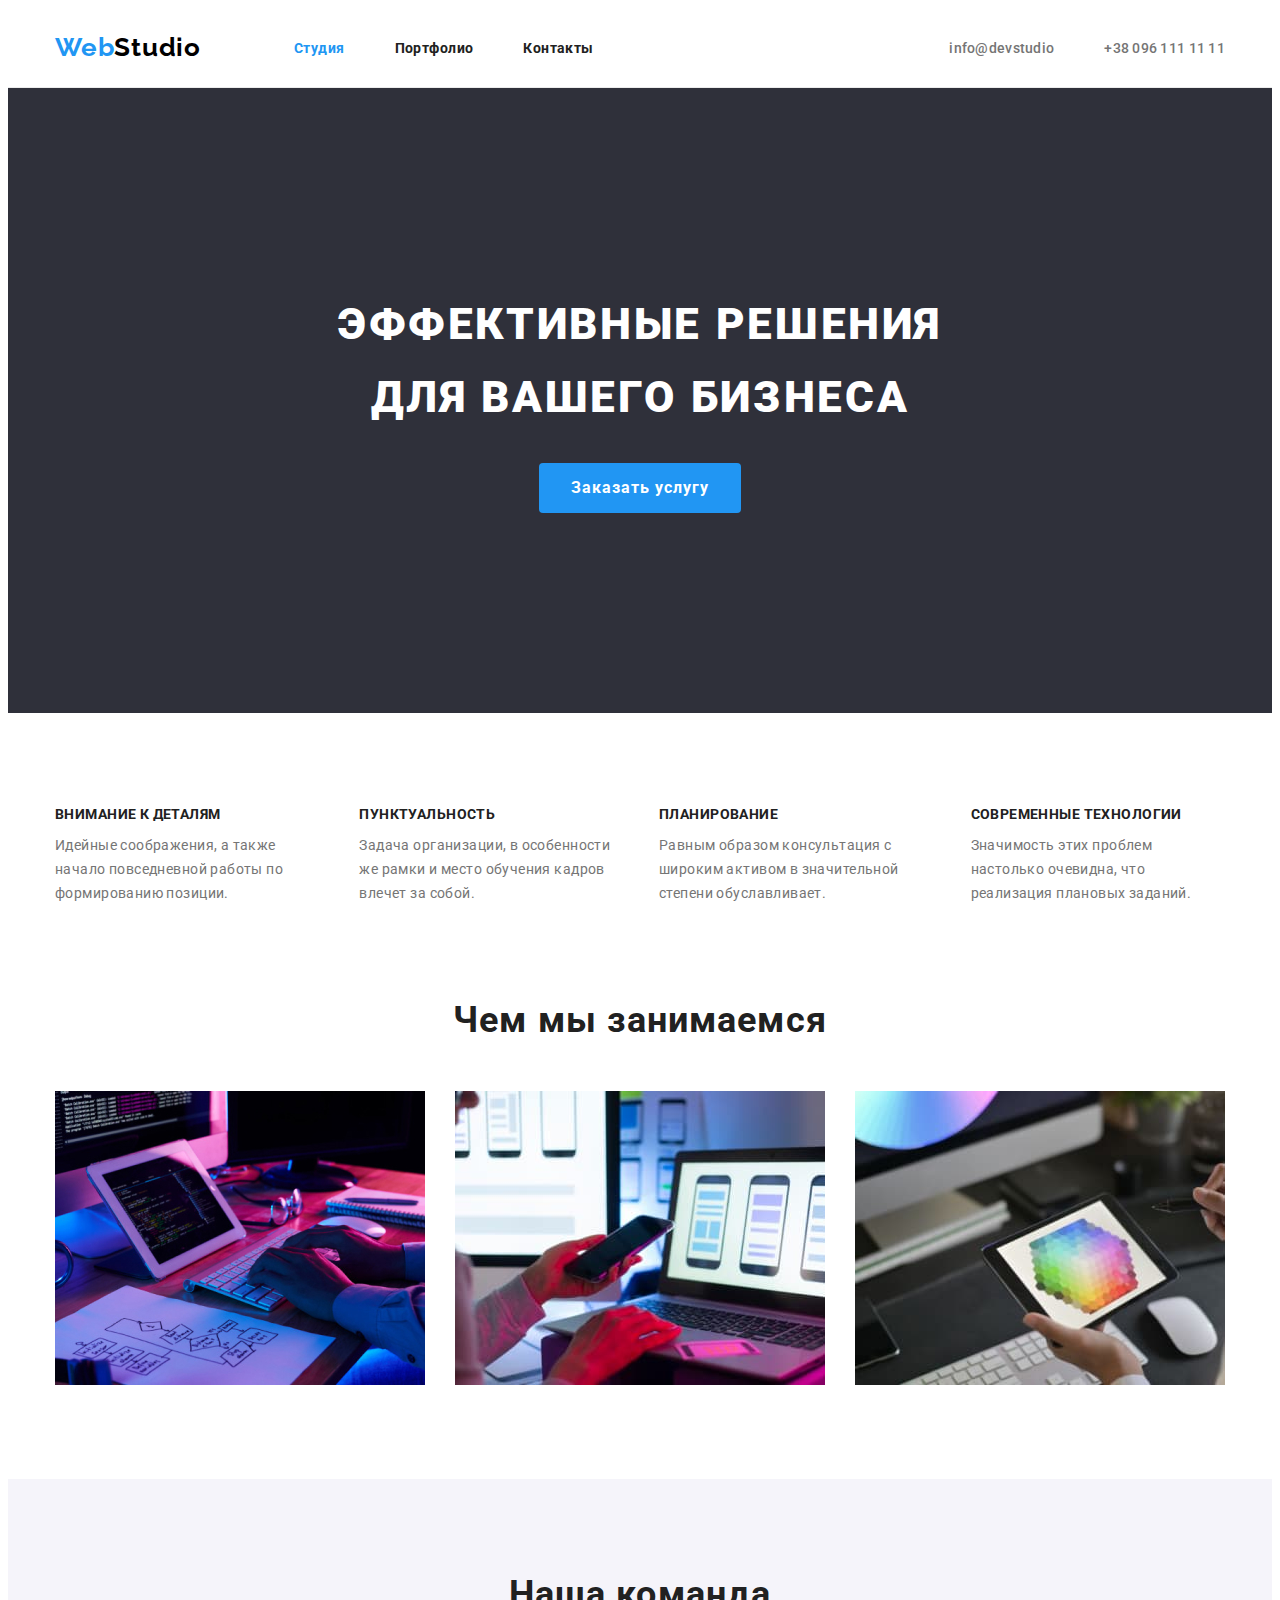
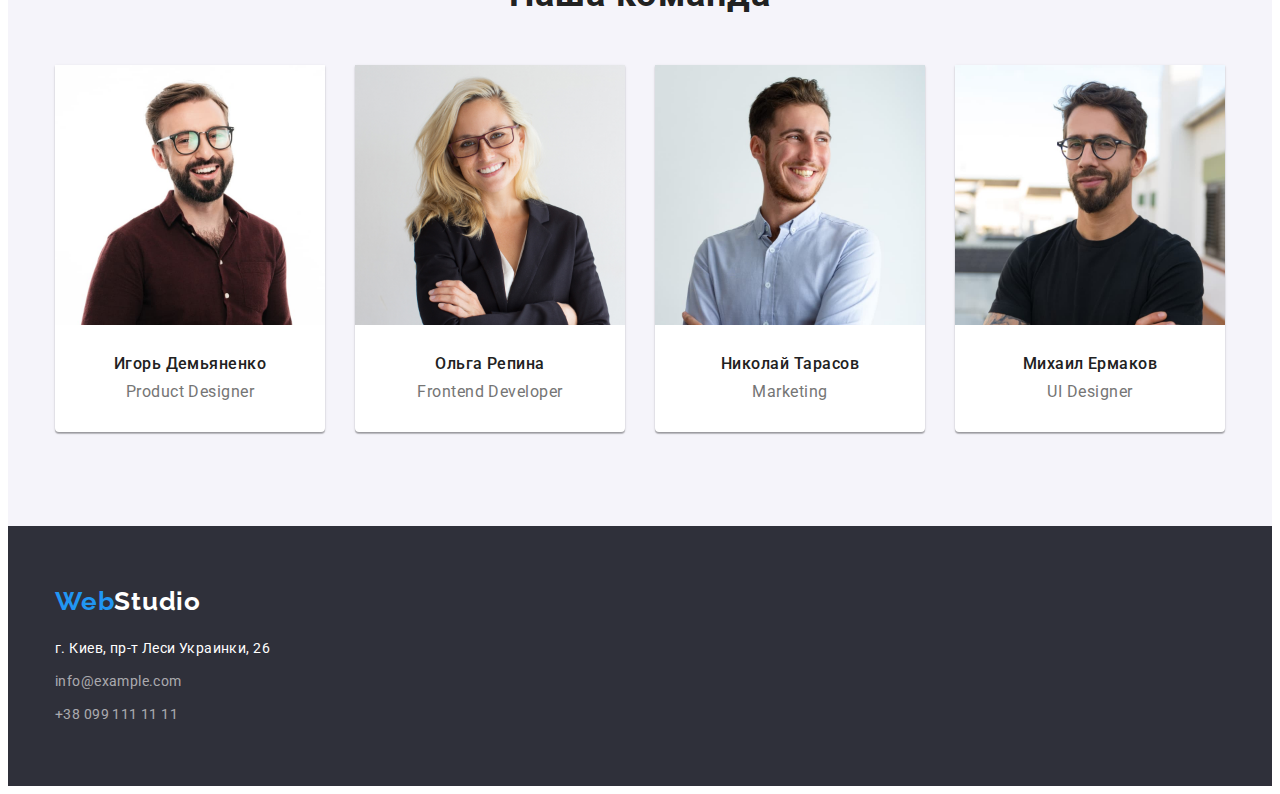
==== index.html @ 398548f8 "Переносит файлы" ====
<!DOCTYPE html>
<html lang="en">
  <head>
    <meta charset="UTF-8" />
    <meta http-equiv="X-UA-Compatible" content="IE=edge" />
    <meta name="viewport" content="width=device-width, initial-scale=1.0" />
    <title>WebStudio</title>
    <link rel="stylesheet" href="https://cdnjs.cloudflare.com/ajax/libs/modern-normalize/1.1.0/modern-normalize.min.css" integrity="sha512-wpPYUAdjBVSE4KJnH1VR1HeZfpl1ub8YT/NKx4PuQ5NmX2tKuGu6U/JRp5y+Y8XG2tV+wKQpNHVUX03MfMFn9Q==" crossorigin="anonymous" referrerpolicy="no-referrer" />
    <link rel="preconnect" href="https://fonts.gstatic.com">
<link href="https://fonts.googleapis.com/css2?family=Raleway:wght@700&family=Roboto:wght@400;500;700;900&display=swap" rel="stylesheet">
    
    <link rel="stylesheet" href="./css/styles.css" />
  </head>
  <body>
    <!-- HEADER -->
    <header class="header">
      <div class="container header-container">
      <a href="" class="company link name-company-container"
        ><span class=" company-span">Web</span>Studio</a
      >
<!-- Navigation -->
      <nav class="navigation">
        <ul class="nav-link-container link list">
          <li class="nav-item"><a class="nav-link-title link current" href="./index.html" >Cтудия</a></li>
          <li class="nav-item"><a class="nav-link-title link " href="./portfolio.html">Портфолио</a></li>
          <li class="nav-item"><a class="nav-link-title link " href="#" >Контакты</a></li>
        </ul>
      </nav>
      <ul class="header-link-container list ">
        <li class="header-link-container-item">
          <a href="mailto:info@devstudio" class="nav-link link">info@devstudio</a>
        </li>
        <li>
          <a href="tel:+380961111111" class="nav-link link"
            >+38 096 111 11 11</a
          >
        </li>
      </ul>
    </div>
    </header>
    <!--Main content section-->
    <main>
      <section class="main-section">
        <div class="container">
        <h1 class="main-title main-title-section">Эффективные решения <br>для вашего бизнеса</h1>
        <button type="button" class="main-btn main-btn-section">Заказать услугу</button>
      </div>
      </section>
      <section class="section-advantages">
       <div class="container"> 
        <h2 class="visually-hidden">Наши преимущества</h2>
        <ul class="section-list">
          <li class="list section-item">
            <h3 class="link-title  title-list-advantages ">Внимание к деталям</h3>
            <p class="link-text">
              Идейные соображения, а также начало повседневной работы по
              формированию позиции.
            </p>
          </li>
          <li class="list section-item ">
            <h3 class="link-title title-list-advantages">Пунктуальность</h3>
            <p class="link-text">
              Задача организации, в особенности же рамки и место обучения кадров
              влечет за собой.
            </p>
          </li>
          <li class="list section-item ">
            <h3 class="link-title title-list-advantages">Планирование</h3>
            <p class="link-text">
              Равным образом консультация с широким активом в значительной
              степени обуславливает.
            </p>
          </li>
          <li class="list section-item ">
            <h3 class="link-title title-list-advantages">Современные технологии</h3>
            <p class="link-text">
              Значимость этих проблем настолько очевидна, что реализация
              плановых заданий.
            </p>
          </li>
        </ul>
      </div>
      </section>

      <section class="section">
        <div class=" container">
        <h2 class="section-title">Чем мы занимаемся</h2>
        <ul class="section-list">
          <li class="section-item  list">
            <img
              src="./images/box 1.jpg"
              alt="Работник пишет код"
              width="370"
              height="294"
            />
          </li>
          <li class="section-item  list">
            <img
              src="./images/box 2.jpg"
              alt="Работник занимается дизайном"
              width="370"
              height="294"
            />
          </li>
          <li class="section-item  list">
            <img
              src="./images/box 3.jpg"
              alt="Работник занимается рисовкой"
              width="370"
              height="294"
            />
          </li>
        </ul>
      </div>
      </section>

      <section class="our-team section">
        <div class=" container">
        <h2 class="section-title">Наша команда</h2>
        
        <ul class="section-list">
          <li class="section-item our-team-content list">
            <img
              src="./images/img.jpg"
              alt=" фото Игоря Демьяненко"
              width="270"
              height="260"
            />
            <div class="our-team-box">
            <h3 class="section-title-list ">Игорь Демьяненко</h3>
            <p class="section-text card-content">Product Designer</p>
          </div>
          </li>
          <li class="section-item our-team-content list">
            <img
              src="./images/img 2.jpg"
              alt=" фото Ольги Репиной"
              width="270"
              height="260"
            />
            <div class="our-team-box">
            <h3 class="section-title-list ">Ольга Репина</h3>
            <p class="section-text card-content">Frontend Developer</p>
          </div>
          </li>
          <li class="section-item our-team-content list">
            <img
              src="./images/img 3.jpg"
              alt="фото Николая Тарасова"
              width="270"
              height="260"
            />
            <div class="our-team-box">
            <h3 class="section-title-list ">Николай Тарасов</h3>
            <p class="section-text card-content">Marketing</p>
          </div>
          </li>
          <li class="section-item our-team-content list">
            <img
              src="./images/img 4.jpg"
              alt=" фото Михаила Ермакова"
              width="270"
              height="260"
            />
            <div class="our-team-box">
            <h3 class="section-title-list">Михаил Ермаков</h3>
            <p class="section-text card-content">UI Designer</p>
          </div>
          </li>
        </ul>
      </div>
      </section>
    </main>
    <!--footer-->
    <footer class="footer-section">
      <div class="container ">
      <a href="" class="link footer-name-company"
        ><span class="company-span "><span>Web</span><span class="name-company-span">Studio</span></a>
      
      <address class="address-text footer-content">г. Киев, пр-т Леси Украинки, 26</address>
      <ul class="footer-list">
        <li class="footer-item list"><a href="mailto:info@example.com" class="footer-link link">info@example.com</a></li>
        <li class="footer-item list"><a href="tel:+380991111111" class="footer-link link">+38 099 111 11 11</a></li>
      </ul>
    </div>
    </footer>
  </body>
</html>
---- css/styles.css ----
:root {
  --title-color: #212121;
  --text-color: #757575;
  --color-button: #ffff;
  --primary-background: #2f303a;
  --color-link-title: #2196f3;
  --background-button: #2196f3;
  --main-title-color: #ffff;
  --our-team-background: #f5f4fa;
  --address-text-color: #ffff;
  --color-link-footer: #ffff;
  --company-text-color: #000000;
  --background-portfolio-button: #f5f4fa;
}

h1,
h2,
h3,
h4,
h5,
h6,
p {
  margin-top: 0;
  margin-bottom: 0;
  padding-left: 0;
}

.list {
  list-style: none;
}
ul,
ol {
  margin-top: 0;
  margin-bottom: 0;
  padding-left: 0;
}
img {
  display: block;
}
.link {
  text-decoration: none;
}
body {
  font-family: Roboto, sans-serif;
}
.visually-hidden {
  position: absolute;
  width: 1px;
  height: 1px;
  margin: -1px;
  border: 0;
  padding: 0;

  white-space: nowrap;
  clip-path: inset(100%);
  clip: rect(0 0 0 0);
  overflow: hidden;
}
*,
*::before,
*::after {
  box-sizing: border-box;
}

/* HEADER */
.container {
  width: 1200px;
  margin-left: auto;
  margin-right: auto;
  padding-left: 15px;
  padding-right: 15px;
}
.header {
  border-bottom: 1px solid #ececec;
  padding-top: 24px;
  padding-bottom: 24px;
}
.header-container {
  display: flex;
  align-items: center;
}
.navigation {
  display: flex;
}
.nav-link-container {
  display: flex;
}
.header-link-container {
  display: flex;
  margin-left: auto;
}
.header-link-container-item:not(:last-child) {
  margin-right: 50px;
}
.name-company-container {
  margin-right: 93px;
}
.nav-item:not(:last-child) {
  margin-right: 50px;
}
.company {
  font-family: Raleway, sans-serif;
  font-weight: bold;
  font-size: 26px;
  line-height: 1.19;
  letter-spacing: 0.03em;
  color: var(--company-text-color);
}
.company-span {
  font-family: Raleway, sans-serif;
  font-weight: bold;
  font-size: 26px;
  line-height: 1.19;
  letter-spacing: 0.03em;
  color: var(--color-link-title);
}
.nav-link-title {
  font-weight: bold;
  font-size: 14px;
  line-height: 1.14;
  letter-spacing: 0.03em;
  color: var(--title-color);
}
.nav-link-title:hover,
.nav-link-title:focus {
  color: var(--color-link-title);
}
.nav-link-title.current {
  color: var(--color-link-title);
}

.nav-link {
  font-weight: 500;
  font-size: 14px;
  line-height: 1.14;
  letter-spacing: 0.02em;
  color: var(--text-color);
}
.nav-link:hover,
.nav-link:focus {
  color: var(--color-link-title);
}
/* main content section */
.section {
  padding-top: 94px;
  padding-bottom: 94px;
}
.main-title {
  font-weight: 900;
  font-size: 44px;
  line-height: 1.65;
  text-align: center;
  letter-spacing: 0.06em;
  text-transform: uppercase;
  color: var(--main-title-color);
  margin-bottom: 30px;
}
.main-section {
  background: var(--primary-background);
  text-align: center;
  padding-top: 200px;
  padding-bottom: 200px;
}
.main-btn {
  background: var(--background-button);
  cursor: pointer;
  font-family: inherit;
  font-weight: bold;
  font-size: 16px;
  line-height: 1.87;
  text-align: center;
  letter-spacing: 0.06em;
  padding: 10px 32px;
  border-radius: 4px;
  border: 0;
  color: var(--color-button);
}
/* section components */
.section-list {
  display: flex;
}
.section-item:not(:last-child) {
  margin-right: 30px;
}

/* Card */

.card-content {
  margin-top: 9px;
}
/* Advantages */
.title-list-advantages {
  margin-bottom: 10px;
}
.section-advantages {
  padding-top: 94px;
}
.link-title {
  text-transform: uppercase;
  font-weight: bold;
  font-size: 14px;
  line-height: 1.14;
  letter-spacing: 0.03em;
  color: var(--title-color);
}
.link-text {
  font-size: 14px;
  line-height: 24px;
  letter-spacing: 0.03em;
  color: var(--text-color);
}
.our-team-box {
  padding: 30px 32px;
}
.our-team-content {
  background: #ffffff;
  border-radius: 0px 0px 4px 4px;
  box-shadow: 0px 1px 3px rgba(0, 0, 0, 0.12), 0px 1px 1px rgba(0, 0, 0, 0.14),
    0px 2px 1px rgba(0, 0, 0, 0.2);
}
.our-team {
  background: var(--our-team-background);
}

/* What are we doing */

.section-title {
  font-weight: bold;
  font-size: 36px;
  line-height: 42px;
  text-align: center;
  letter-spacing: 0.03em;
  color: var(--title-color);
  margin-bottom: 50px;
}
.section-title-list {
  font-family: Roboto;
  font-style: normal;
  font-weight: 500;
  font-size: 16px;
  line-height: 1.18;
  text-align: center;
  letter-spacing: 0.03em;
  color: var(--title-color);
}
.section-text {
  font-size: 16px;
  line-height: 1.18;
  text-align: center;
  letter-spacing: 0.03em;
  color: var(--text-color);
}
/* Footer components */
.footer-item:not(:last-child) {
  margin-bottom: 9px;
}
.footer-name-company {
  margin-bottom: 20px;
  display: block;
}

/* Footer */
.footer-section {
  background: var(--primary-background);
  padding-top: 60px;
  padding-bottom: 60px;
}
.name-company-span {
  font-family: Raleway, sans-serif;
  font-weight: bold;
  font-size: 26px;
  line-height: 1.19;
  letter-spacing: 0.03em;
  color: var(--main-title-color);
}
.address-text {
  font-style: normal;
  font-size: 14px;
  line-height: 1.71;
  letter-spacing: 0.03em;
  color: var(--address-text-color);
}
.footer-list {
  margin-top: 9px;
}
.footer-link {
  font-size: 14px;
  line-height: 1.71;
  letter-spacing: 0.03em;
  color: rgba(255, 255, 255, 0.6);
}
.footer-link:hover,
focus {
  color: var(--color-link-footer);
}
/* Portfolio */
.portfolio-list-item:not(:last-child) {
  margin-right: 8px;
}
.portfolio-list-button {
  display: flex;
  justify-content: center;
  margin-bottom: 34px;
}
.portfolio-card-set {
  padding: 0;
  margin: 0;
  display: flex;
  flex-wrap: wrap;
  margin-left: -30px;
  margin-top: -30px;
}
.portfolio-card-set > .portfolio-item {
  flex-basis: calc(100% / 3- 30px);
  margin-left: 30px;
  margin-top: 30px;
}
.portfolio-card-content {
  padding: 20px 24px;
  border: 1px solid #eeeeee;
  border-top: 0;
}

.portfolio-button {
  font-family: inherit;
  background: var(--background-portfolio-button);
  cursor: pointer;
  font-weight: 500;
  font-size: 16px;
  line-height: 1.62;
  letter-spacing: 0.03em;
  border: 0;
  padding: 6px 22px;
  border-radius: 4px;
  color: var(--title-color);
}
.portfolio-button:hover,
.portfolio-button:focus {
  background: var(--background-button);
  color: var(--color-button);
}
.portfolio-button.current {
  background: var(--background-button);
  color: var(--color-button);
}

.portfolio-title {
  font-weight: bold;
  font-size: 18px;
  line-height: 2;
  letter-spacing: 0.06em;
  margin-bottom: 4px;
  color: var(--title-color);
}
.portfolio-text {
  font-size: 16px;
  line-height: 30px;
  letter-spacing: 0.03em;

  color: var(--text-color);
}
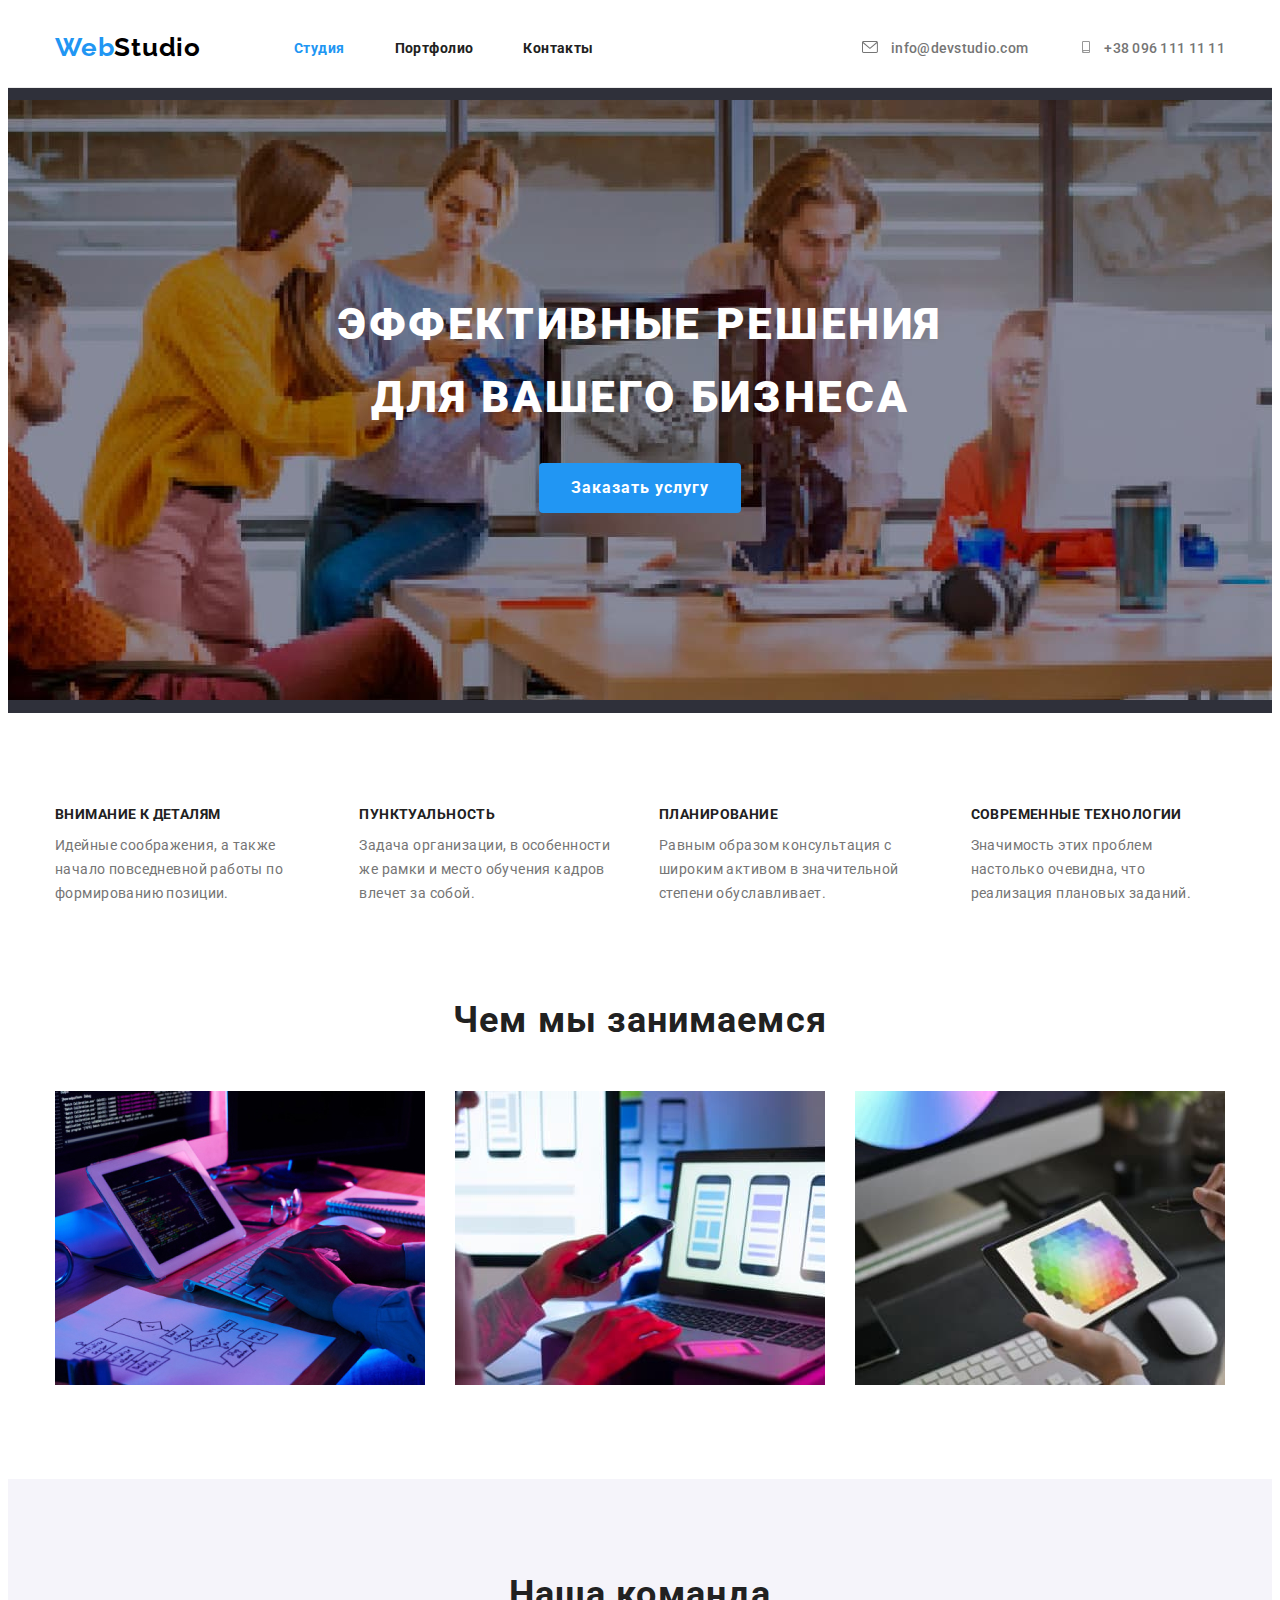
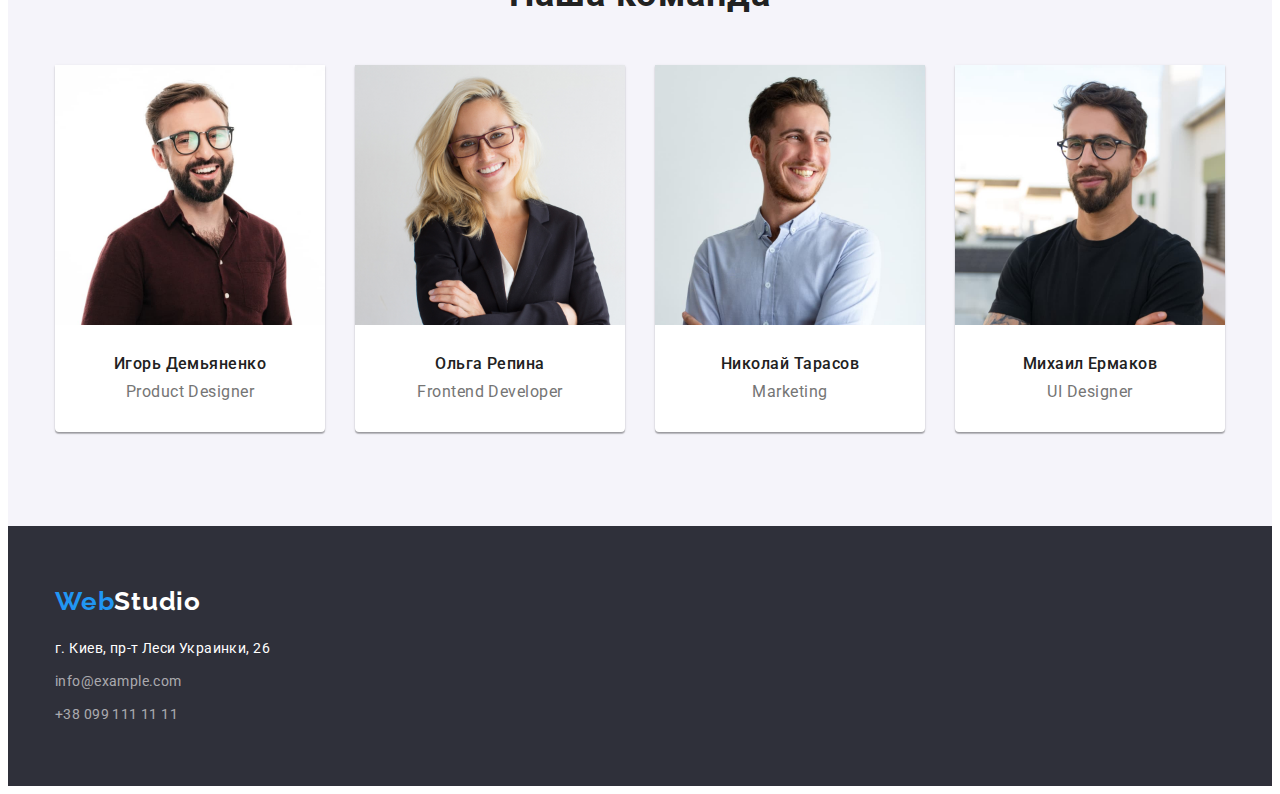
==== commit 3a030c25: "Добавляет декоративные елементы" ====
--- a/index.html
+++ b/index.html
@@ -28,12 +28,19 @@
       </nav>
       <ul class="header-link-container list ">
         <li class="header-link-container-item">
-          <a href="mailto:info@devstudio" class="nav-link link">info@devstudio</a>
+          <a href="mailto:info@devstudio" class="nav-link link">
+            <svg class="nav-link-icon nav-link-icon-envelope">
+              <use href="./images/icons.svg#icon-envelope"> </use></svg>
+            
+          info@devstudio.com</a>
         </li>
-        <li>
-          <a href="tel:+380961111111" class="nav-link link"
-            >+38 096 111 11 11</a
-          >
+        <li >
+          <a href="tel:+380961111111" class="nav-link link">
+            <svg class="nav-link-icon nav-link-icon-smartphone">
+              <use href="./images/icons.svg#icon-smartphone"> 
+            
+              </use>  </svg>+38 096 111 11 11</a>
+            
         </li>
       </ul>
     </div>
--- a/css/styles.css
+++ b/css/styles.css
@@ -140,6 +140,27 @@
 .nav-link:focus {
   color: var(--color-link-title);
 }
+.nav-link-icon-envelope{
+  width:16px;
+  height:12px;
+  margin-right:10px;
+}
+
+.nav-link-icon:nth-child(1){
+  width:16px;
+  height:12px;
+  margin-right:10px;
+  fill:#757575
+}
+.nav-link-icon:nth-child(2){
+  width:10px;
+  height:16px;
+  margin-right:10px;
+  fill:#757575;
+}
+.nav-link-icon:hover{
+  fill: var(--color-link-title);
+}
 /* main content section */
 .section {
   padding-top: 94px;
@@ -156,11 +177,16 @@
   margin-bottom: 30px;
 }
 .main-section {
-  background: var(--primary-background);
+  background-color: var(--primary-background);
   text-align: center;
   padding-top: 200px;
   padding-bottom: 200px;
-}
+  background-image:linear-gradient(to right,rgba(255,0,0,0),rgba(255,0,0,0)), url( "../images/main.jpg");
+  background-repeat:no-repeat;
+  background-position:center;
+}
+
+
 .main-btn {
   background: var(--background-button);
   cursor: pointer;
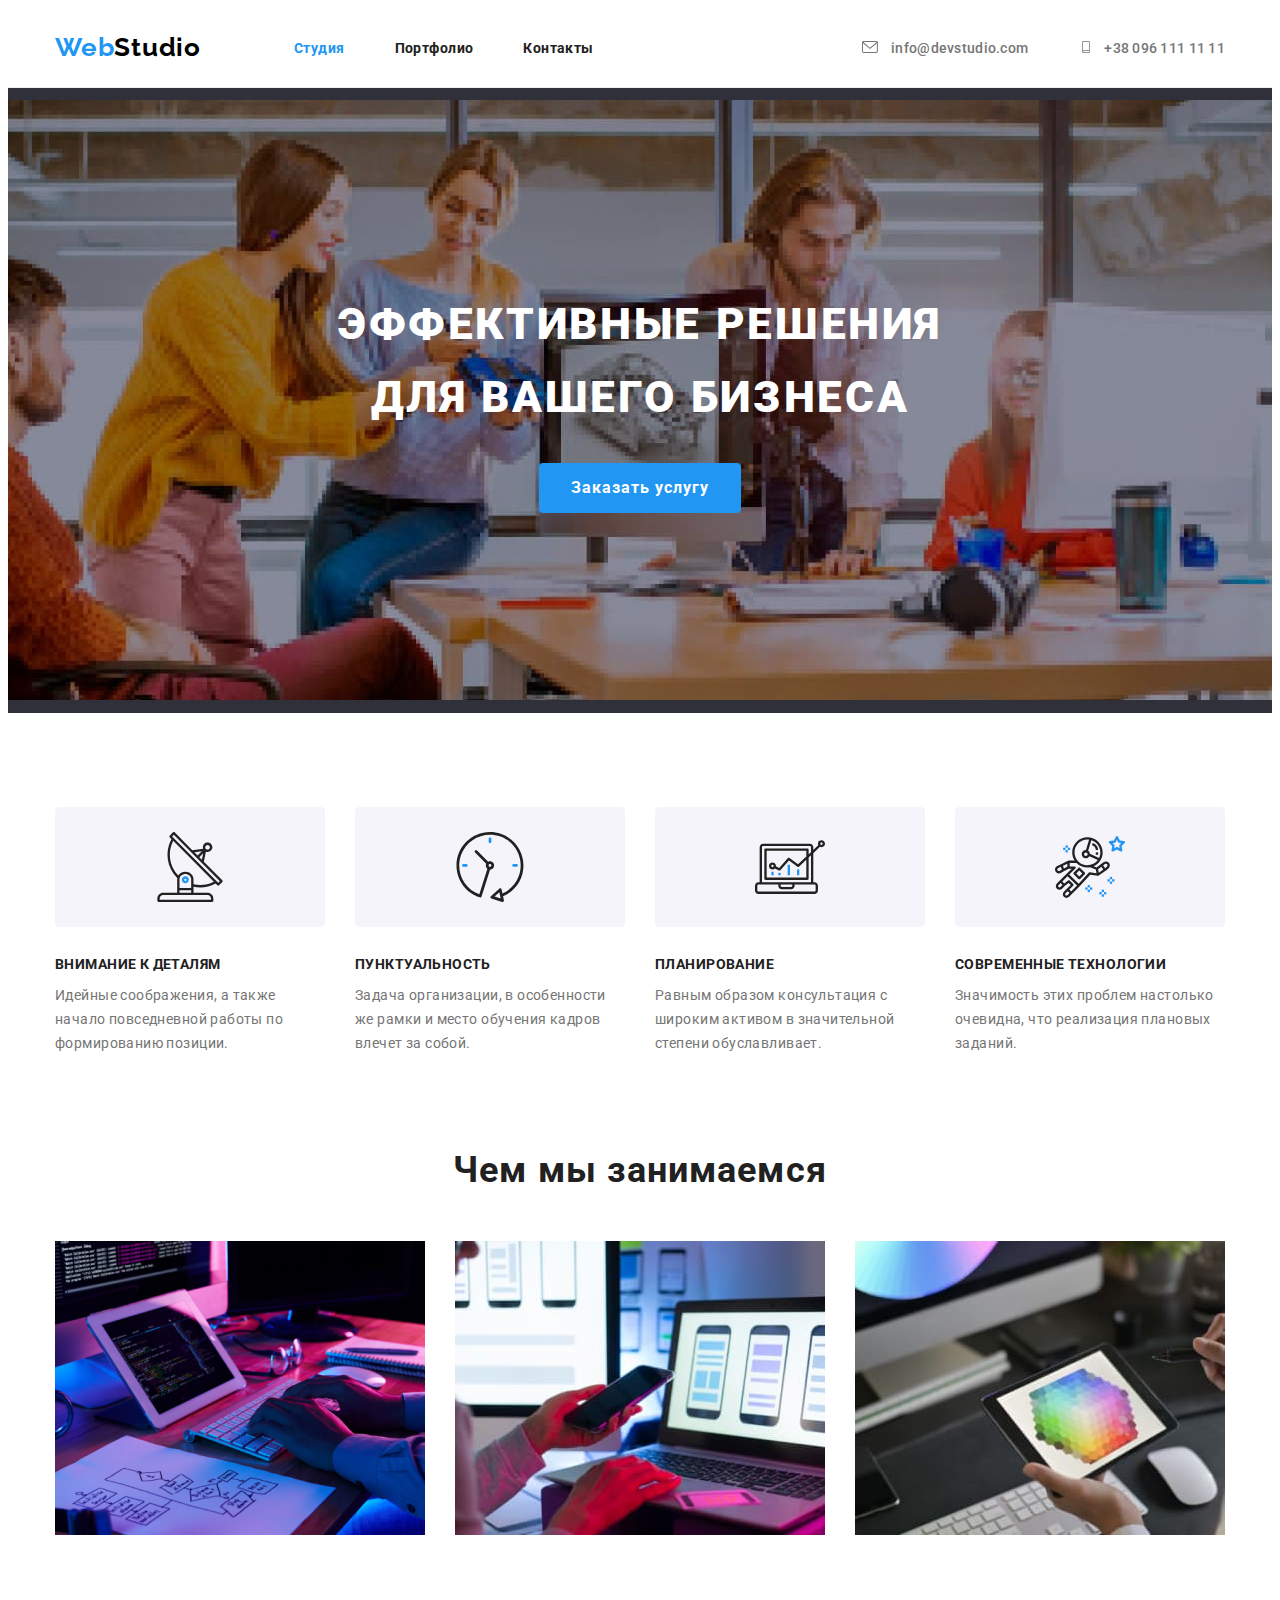
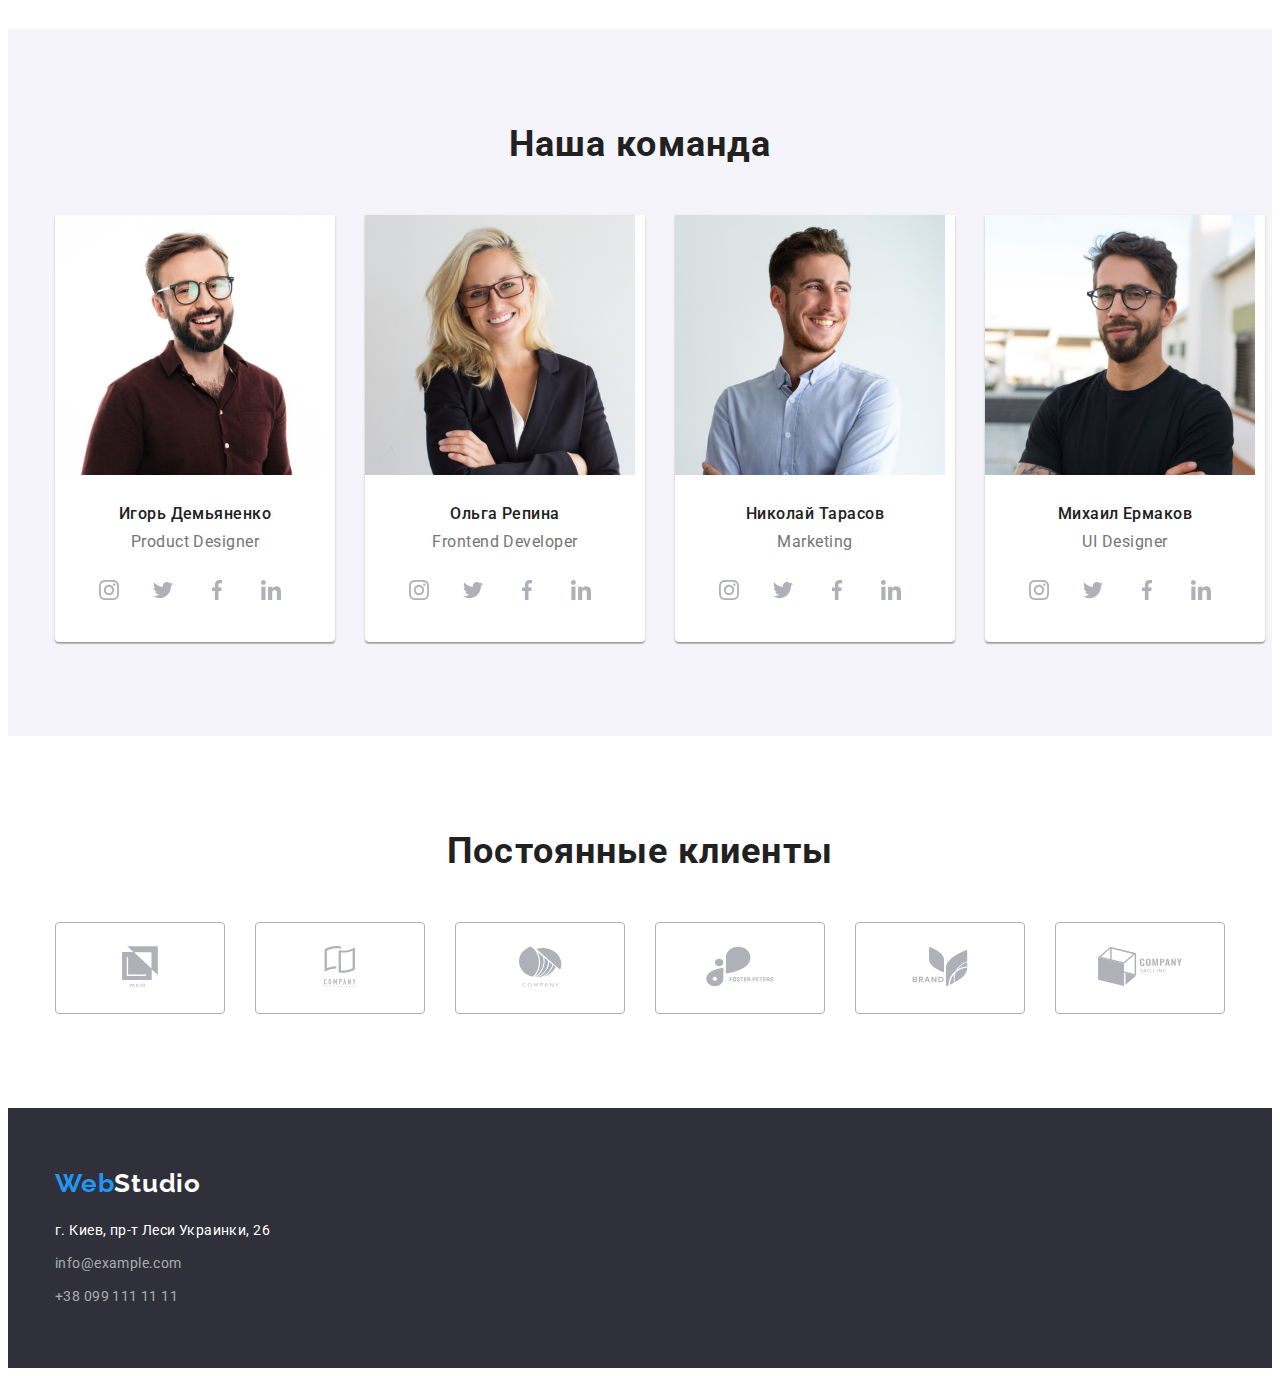
==== commit 18b51b33: "Добавляет svg" ====
--- a/index.html
+++ b/index.html
@@ -57,28 +57,44 @@
        <div class="container"> 
         <h2 class="visually-hidden">Наши преимущества</h2>
         <ul class="section-list">
+          
           <li class="list section-item">
+            <svg class="advantages-icon">
+              <use href="./images/icons.svg#icon-advantages1"></use>
+            </svg>
             <h3 class="link-title  title-list-advantages ">Внимание к деталям</h3>
             <p class="link-text">
               Идейные соображения, а также начало повседневной работы по
               формированию позиции.
             </p>
           </li>
+          
           <li class="list section-item ">
+            <svg class="advantages-icon">
+              <use href="./images/icons.svg#icon-advantages2"></use>
+            </svg>
             <h3 class="link-title title-list-advantages">Пунктуальность</h3>
             <p class="link-text">
               Задача организации, в особенности же рамки и место обучения кадров
               влечет за собой.
             </p>
           </li>
+          
           <li class="list section-item ">
+            <svg class="advantages-icon">
+              <use href="./images/icons.svg#icon-advantages3"></use>
+            </svg>
             <h3 class="link-title title-list-advantages">Планирование</h3>
             <p class="link-text">
               Равным образом консультация с широким активом в значительной
               степени обуславливает.
             </p>
           </li>
+          
           <li class="list section-item ">
+            <svg class="advantages-icon">
+              <use href="./images/icons.svg#icon-advantages4"></use>
+            </svg>
             <h3 class="link-title title-list-advantages">Современные технологии</h3>
             <p class="link-text">
               Значимость этих проблем настолько очевидна, что реализация
@@ -122,7 +138,7 @@
       </section>
 
       <section class="our-team section">
-        <div class=" container">
+        <div class="container">
         <h2 class="section-title">Наша команда</h2>
         
         <ul class="section-list">
@@ -136,6 +152,36 @@
             <div class="our-team-box">
             <h3 class="section-title-list ">Игорь Демьяненко</h3>
             <p class="section-text card-content">Product Designer</p>
+            <ul class="our-team-icon-list">
+            <li class="list">
+              <a href="#" class="our-team-icon-link">
+              <svg class="our-team-icon">
+              <use href="./images/icons.svg#icon-instagram-team"></use>
+            </svg>
+          </a>
+          </li>
+        <li class=" list">
+          <a href="#" class="our-team-icon-link">
+            <svg class="our-team-icon">
+              <use href="./images/icons.svg#icon-twitter-team"></use>           
+            </svg>
+          </a>
+          </li>
+        <li class="list">
+          <a href="#" class="our-team-icon-link">
+        <svg class="our-team-icon">
+              <use href="./images/icons.svg#icon-facebook-team"></use>
+            </svg>
+          </a>
+          <li class=" list">
+            <a href="#" class="our-team-icon-link">
+            <svg class="our-team-icon">
+              <use href="./images/icons.svg#icon-linkedin-team"></use>
+            </svg>
+          </a>
+          </li>
+          </ul>
+           
           </div>
           </li>
           <li class="section-item our-team-content list">
@@ -148,6 +194,38 @@
             <div class="our-team-box">
             <h3 class="section-title-list ">Ольга Репина</h3>
             <p class="section-text card-content">Frontend Developer</p>
+            <ul class="our-team-icon-list">
+              <li class=" list">
+                <a href="#" class="our-team-icon-link">
+                <svg class="our-team-icon">
+                <use href="./images/icons.svg#icon-instagram-team"></use>
+              </svg>
+            </a>
+            </li>
+          <li class=" list">
+            <a href="#" class="our-team-icon-link">
+              <svg class="our-team-icon">
+                <use href="./images/icons.svg#icon-twitter-team"></use>
+              </svg>
+            </a>
+            </li>
+          <li class=" list">
+            <a href="#" class="our-team-icon-link">
+          <svg class="our-team-icon">
+                <use href="./images/icons.svg#icon-facebook-team"></use>
+             
+              </svg>
+            </a> 
+            </li>
+
+            <li class=" list">
+              <a href="#" class="our-team-icon-link">
+              <svg class="our-team-icon">
+                <use href="./images/icons.svg#icon-linkedin-team"></use>
+              </svg>
+            </a> 
+            </li>
+            </ul>
           </div>
           </li>
           <li class="section-item our-team-content list">
@@ -160,6 +238,35 @@
             <div class="our-team-box">
             <h3 class="section-title-list ">Николай Тарасов</h3>
             <p class="section-text card-content">Marketing</p>
+            <ul class="our-team-icon-list">
+              <li class="list">
+                <a href="#" class="our-team-icon-link">
+                <svg class="our-team-icon">
+                <use href="./images/icons.svg#icon-instagram-team"></use>
+              </svg>
+            </a>
+            </li>
+          <li class="list">
+            <a href="#" class="our-team-icon-link">
+              <svg class="our-team-icon">
+                <use href="./images/icons.svg#icon-twitter-team"></use>
+              </svg>
+            </a>
+            </li>
+          <li class="list">
+            <a href="#" class="our-team-icon-link">
+          <svg class="our-team-icon">
+                <use href="./images/icons.svg#icon-facebook-team"></use>
+              </svg>
+            </a>
+            <li class="list">
+              <a href="#" class="our-team-icon-link">
+              <svg class="our-team-icon">
+                <use href="./images/icons.svg#icon-linkedin-team"></use>
+              </svg>
+            </a>
+            </li>
+            </ul>
           </div>
           </li>
           <li class="section-item our-team-content list">
@@ -172,10 +279,98 @@
             <div class="our-team-box">
             <h3 class="section-title-list">Михаил Ермаков</h3>
             <p class="section-text card-content">UI Designer</p>
+            <ul class="our-team-icon-list">
+              <li class=" list">
+                <a href="#" class="our-team-icon-link">
+                <svg class="our-team-icon">
+                <use href="./images/icons.svg#icon-instagram-team"></use>
+              </svg>
+            </a>
+            </li>
+          <li class="list">
+            <a href="#" class="our-team-icon-link">
+              <svg class="our-team-icon">
+                <use href="./images/icons.svg#icon-twitter-team"></use>
+              </svg>
+              </a>
+            </li>
+          <li class="list">
+            <a href="#" class="our-team-icon-link">
+          <svg class="our-team-icon">
+                <use href="./images/icons.svg#icon-facebook-team"></use>
+              </svg>
+            </a>
+            <li class="list">
+              <a href="#" class="our-team-icon-link" >
+              <svg class="our-team-icon">
+                <use href="./images/icons.svg#icon-linkedin-team"></use>
+              </svg>
+            </a>
+            </li>
+            </ul>
           </div>
           </li>
         </ul>
       </div>
+      </section>
+      <section class="section">
+        <div class="container">
+        <h3 class="section-title">Постоянные клиенты</h3>
+          <ul class="client-icon-list list">
+            <li>
+              <a href="#"class="client-icon-link">
+              <svg class="client-icon">             
+                <use href="./images/icons.svg#icon-client">
+  
+                </use>
+              </svg>
+            </a>
+            </li>
+            <li>
+              <a href="#" class="client-icon-link">
+              <svg class="client-icon">
+                <use href="./images/icons.svg#icon-client1">
+  
+                </use>
+              </svg>
+            </a>
+            </li>
+            <li>
+              <a href="#" class="client-icon-link">
+              <svg class="client-icon">
+                <use href="./images/icons.svg#icon-client2">
+  
+                </use>
+              </svg>
+            </a>
+            </li>
+            <li>
+              <a href="#" class="client-icon-link">
+              <svg class="client-icon">
+                <use href="./images/icons.svg#icon-client3">
+                </use>
+              </svg>
+            </a>
+            </li>
+            <li>
+              <a href="#" class="client-icon-link">
+              <svg class="client-icon">
+                <use href="./images/icons.svg#icon-client4">
+                </use>
+              </svg>
+            </a>
+            </li>
+            <li>
+              <a href="#" class="client-icon-link">
+              <svg class="client-icon">
+                <use href="./images/icons.svg#icon-client5">
+                </use>
+              </svg>
+            </a>
+            </li>
+          </ul>
+  
+  
       </section>
     </main>
     <!--footer-->
--- a/css/styles.css
+++ b/css/styles.css
@@ -140,25 +140,25 @@
 .nav-link:focus {
   color: var(--color-link-title);
 }
-.nav-link-icon-envelope{
-  width:16px;
-  height:12px;
-  margin-right:10px;
-}
-
-.nav-link-icon:nth-child(1){
-  width:16px;
-  height:12px;
-  margin-right:10px;
-  fill:#757575
-}
-.nav-link-icon:nth-child(2){
-  width:10px;
-  height:16px;
-  margin-right:10px;
-  fill:#757575;
-}
-.nav-link-icon:hover{
+.nav-link-icon-envelope {
+  width: 16px;
+  height: 12px;
+  margin-right: 10px;
+}
+
+.nav-link-icon:nth-child(1) {
+  width: 16px;
+  height: 12px;
+  margin-right: 10px;
+  fill: #757575;
+}
+.nav-link-icon:nth-child(2) {
+  width: 10px;
+  height: 16px;
+  margin-right: 10px;
+  fill: #757575;
+}
+.nav-link-icon:hover {
   fill: var(--color-link-title);
 }
 /* main content section */
@@ -181,11 +181,15 @@
   text-align: center;
   padding-top: 200px;
   padding-bottom: 200px;
-  background-image:linear-gradient(to right,rgba(255,0,0,0),rgba(255,0,0,0)), url( "../images/main.jpg");
-  background-repeat:no-repeat;
-  background-position:center;
-}
-
+  background-image: linear-gradient(
+      to right,
+      rgba(255, 0, 0, 0),
+      rgba(255, 0, 0, 0)
+    ),
+    url('../images/main.jpg');
+  background-repeat: no-repeat;
+  background-position: center;
+}
 
 .main-btn {
   background: var(--background-button);
@@ -221,6 +225,12 @@
 .section-advantages {
   padding-top: 94px;
 }
+.advantages-icon {
+  display: flex;
+  width: 270px;
+  height: 120px;
+  margin-bottom: 30px;
+}
 .link-title {
   text-transform: uppercase;
   font-weight: bold;
@@ -248,6 +258,59 @@
   background: var(--our-team-background);
 }
 
+.our-team-icon-link {
+  display: flex;
+  align-items: center;
+  justify-content: center;
+  width: 44px;
+  height: 44px;
+  fill: #afb1b8;
+  border-radius: 50%;
+  background-color: #ffffff;
+  margin-right: 10px;
+}
+.our-team-icon-link:hover,
+.our-team-icon-link:focus {
+  fill: #fff;
+  background-color: #2196f3;
+}
+.our-team-icon-list {
+  display: flex;
+  margin-top: 16px;
+}
+.our-team-icon {
+  width: 20px;
+  height: 20px;
+}
+/* Client */
+.client-icon-link {
+  display: flex;
+  border: 1px solid #afb1b8;
+  border-radius: 4px;
+  justify-content: center;
+  aligh-items: center;
+  width: 170px;
+  height: 92px;
+  margin-right: 30px;
+}
+.client-icon-link:hover,
+.client-icon-link:focus {
+  fill: #2196f3;
+  border: 1px solid #2196f3;
+}
+.client-icon {
+  width: 84px;
+  height: 41px;
+  fill: #afb1b8;
+  margin-top: 23px;
+}
+.client-icon:hover,
+.client-icon:focus {
+  fill: #2196f3;
+}
+.client-icon-list {
+  display: flex;
+}
 /* What are we doing */
 
 .section-title {
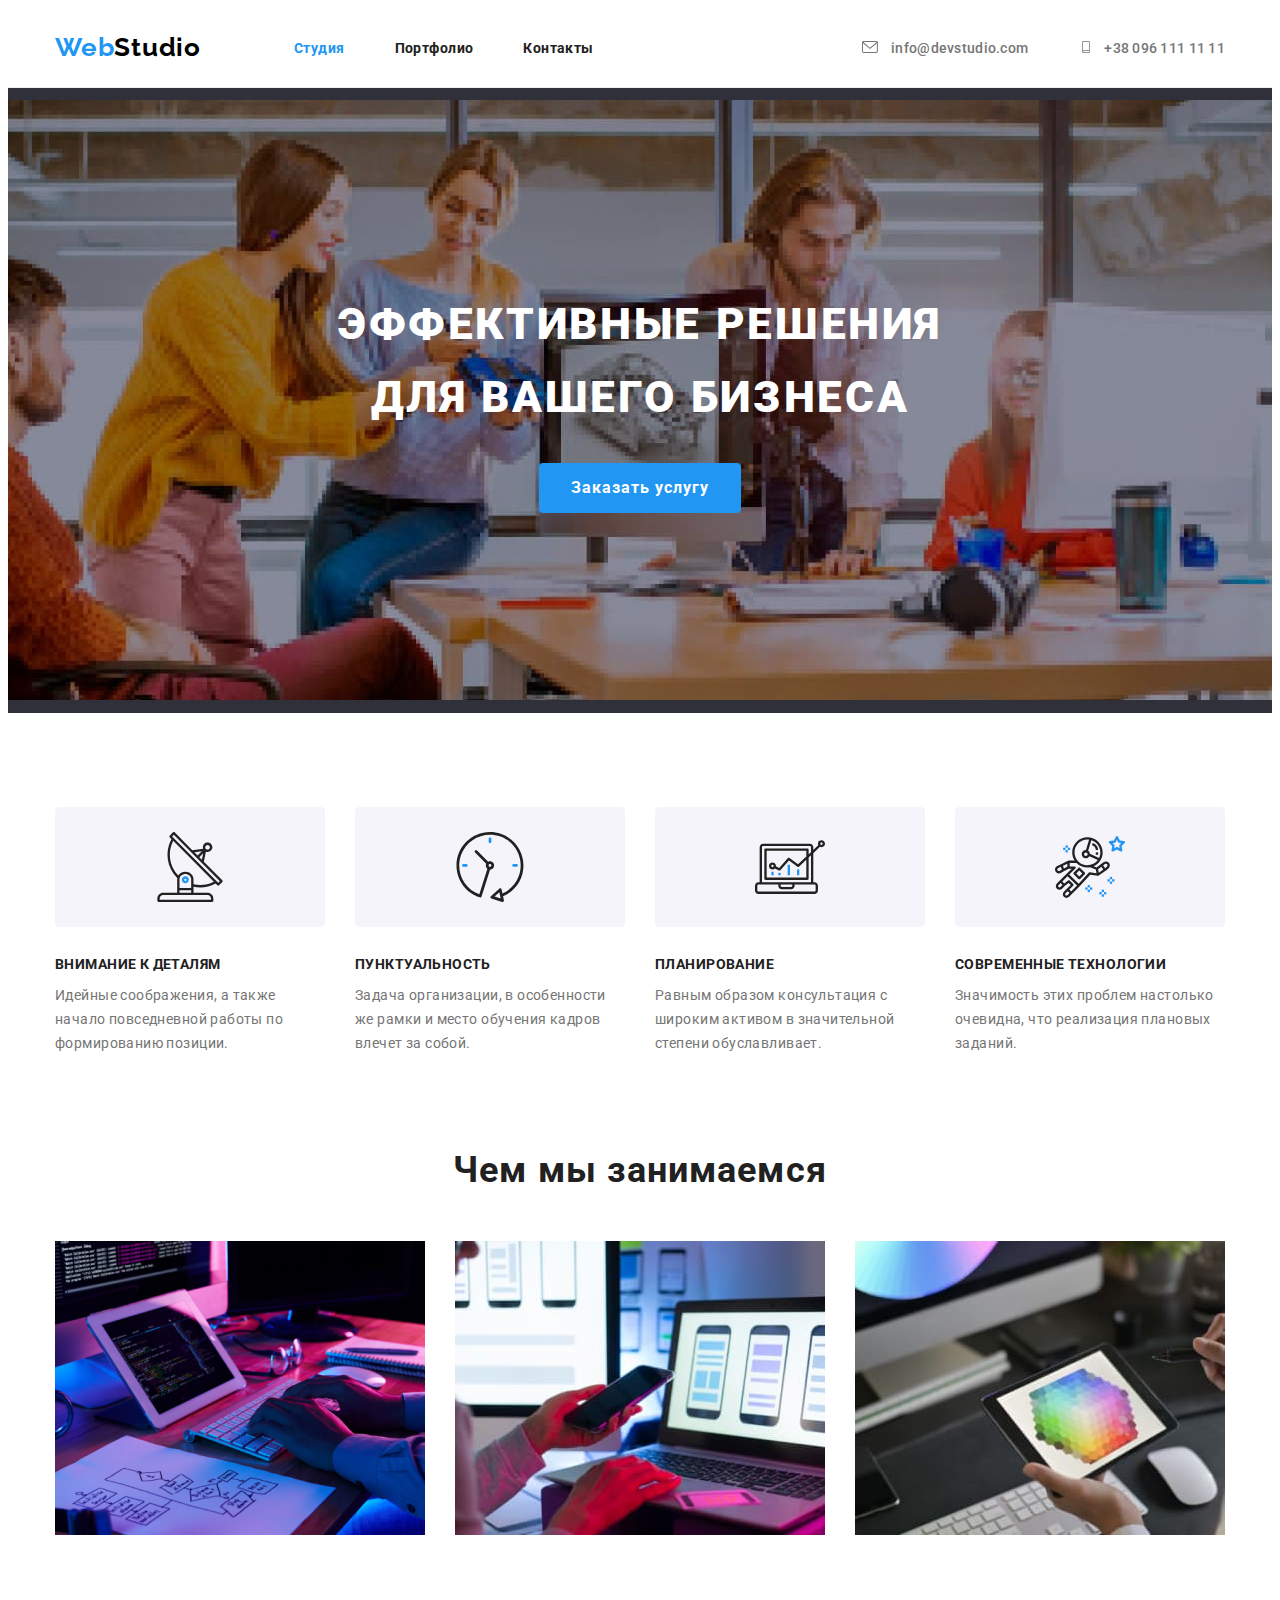
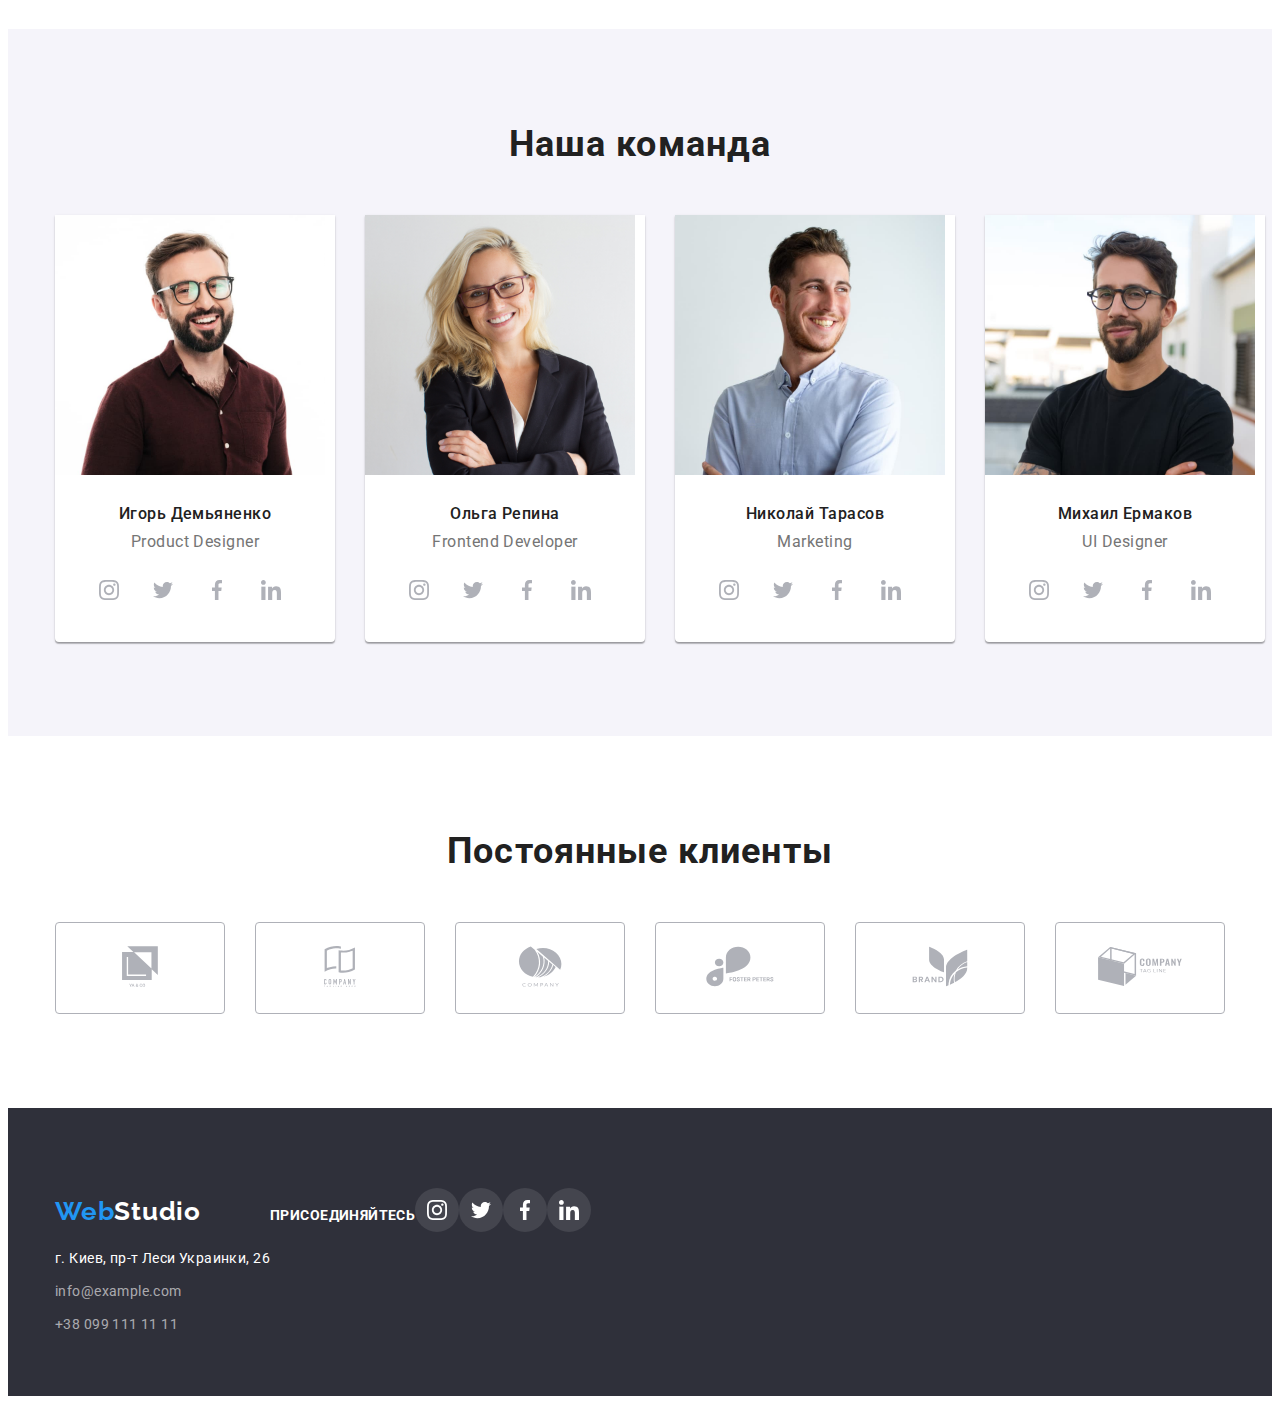
==== commit 9906d520: "Делает footer" ====
--- a/index.html
+++ b/index.html
@@ -375,7 +375,8 @@
     </main>
     <!--footer-->
     <footer class="footer-section">
-      <div class="container ">
+      <div class="container footer ">
+        <div class="footer-logo-section">
       <a href="" class="link footer-name-company"
         ><span class="company-span "><span>Web</span><span class="name-company-span">Studio</span></a>
       
@@ -385,6 +386,14 @@
         <li class="footer-item list"><a href="tel:+380991111111" class="footer-link link">+38 099 111 11 11</a></li>
       </ul>
     </div>
+      <p class="footer-text">Присоединяйтесь</p>
+      <ul class="footer-icon-list list">
+       <li><a href="#" class="footer-icon-link"><svg class="footer-icon"><use href="./images/icons.svg#icon-instagram"></use></svg></a></li>
+       <li><a href="#" class="footer-icon-link"><svg class="footer-icon"><use href="./images/icons.svg#icon-twitter"></use></svg></a></li>
+       <li><a href="#" class="footer-icon-link"><svg class="footer-icon"><use href="./images/icons.svg#icon-facebook"></use></svg></a></li>
+       <li><a href="#" class="footer-icon-link"><svg class="footer-icon"><use href="./images/icons.svg#icon-linkedin"></use></svg></a></li>
+      </ul>
+    </div>
     </footer>
   </body>
 </html>
--- a/css/styles.css
+++ b/css/styles.css
@@ -350,10 +350,49 @@
 
 /* Footer */
 .footer-section {
+  display: flex;
+  align-items: baseline;
   background: var(--primary-background);
   padding-top: 60px;
   padding-bottom: 60px;
 }
+.footer-text {
+  font-weight: bold;
+  font-size: 14px;
+  line-height: 16px;
+  letter-spacing: 0.03em;
+  text-transform: uppercase;
+  color: #ffffff;
+}
+.footer-icon-list {
+  display: flex;
+  margin-top: 20px;
+}
+.footer-icon-link {
+  display: flex;
+  justify-content: center;
+  align-items: center;
+  width: 44px;
+  height: 44px;
+  border-radius: 50%;
+  background-color: rgba(255, 255, 255, 0.1);
+}
+.footer-icon-link:hover,
+.footer-icon-link:focus {
+  background-color: #2196f3;
+}
+
+.footer-icon {
+  width: 20px;
+  height: 20px;
+  fill: #ffff;
+}
+.footer-logo-section {
+}
+.footer {
+  display: flex;
+  align-items: baseline;
+}
 .name-company-span {
   font-family: Raleway, sans-serif;
   font-weight: bold;
@@ -379,7 +418,7 @@
   color: rgba(255, 255, 255, 0.6);
 }
 .footer-link:hover,
-focus {
+.footer-link:focus {
   color: var(--color-link-footer);
 }
 /* Portfolio */
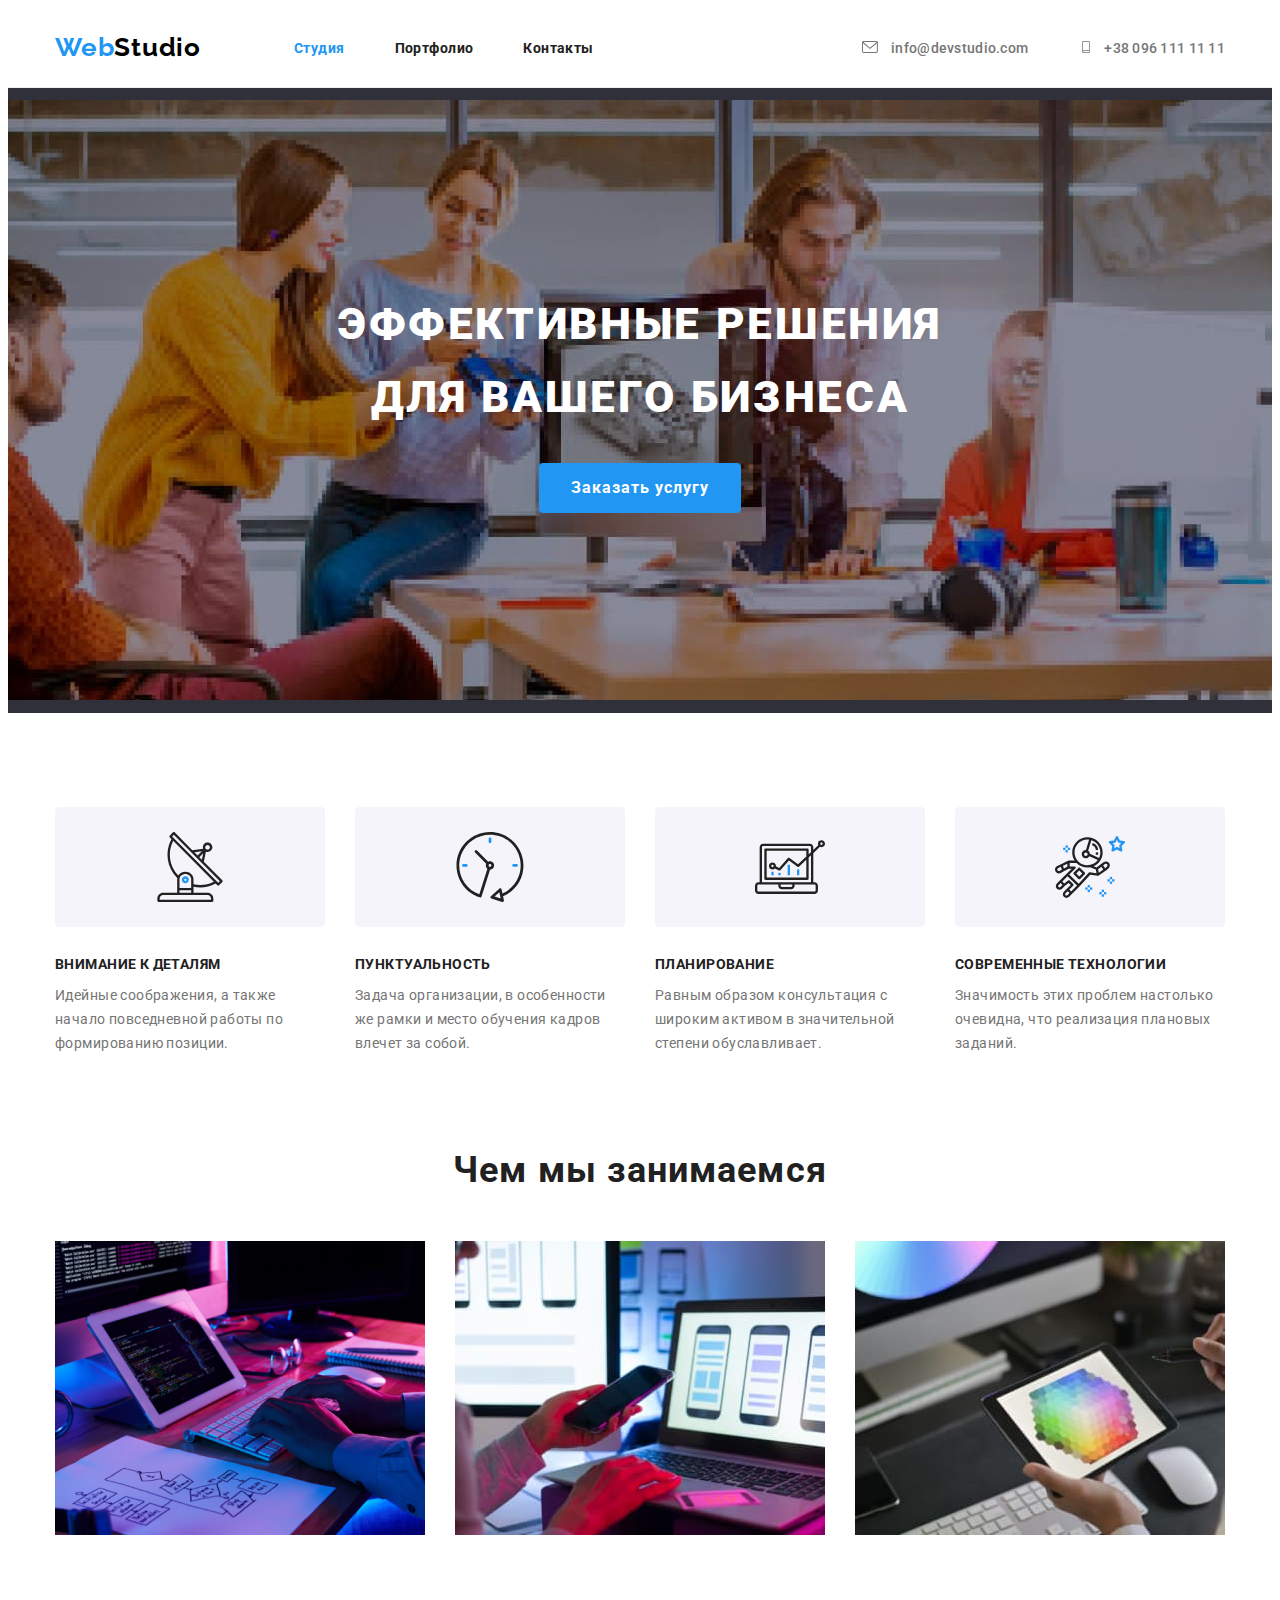
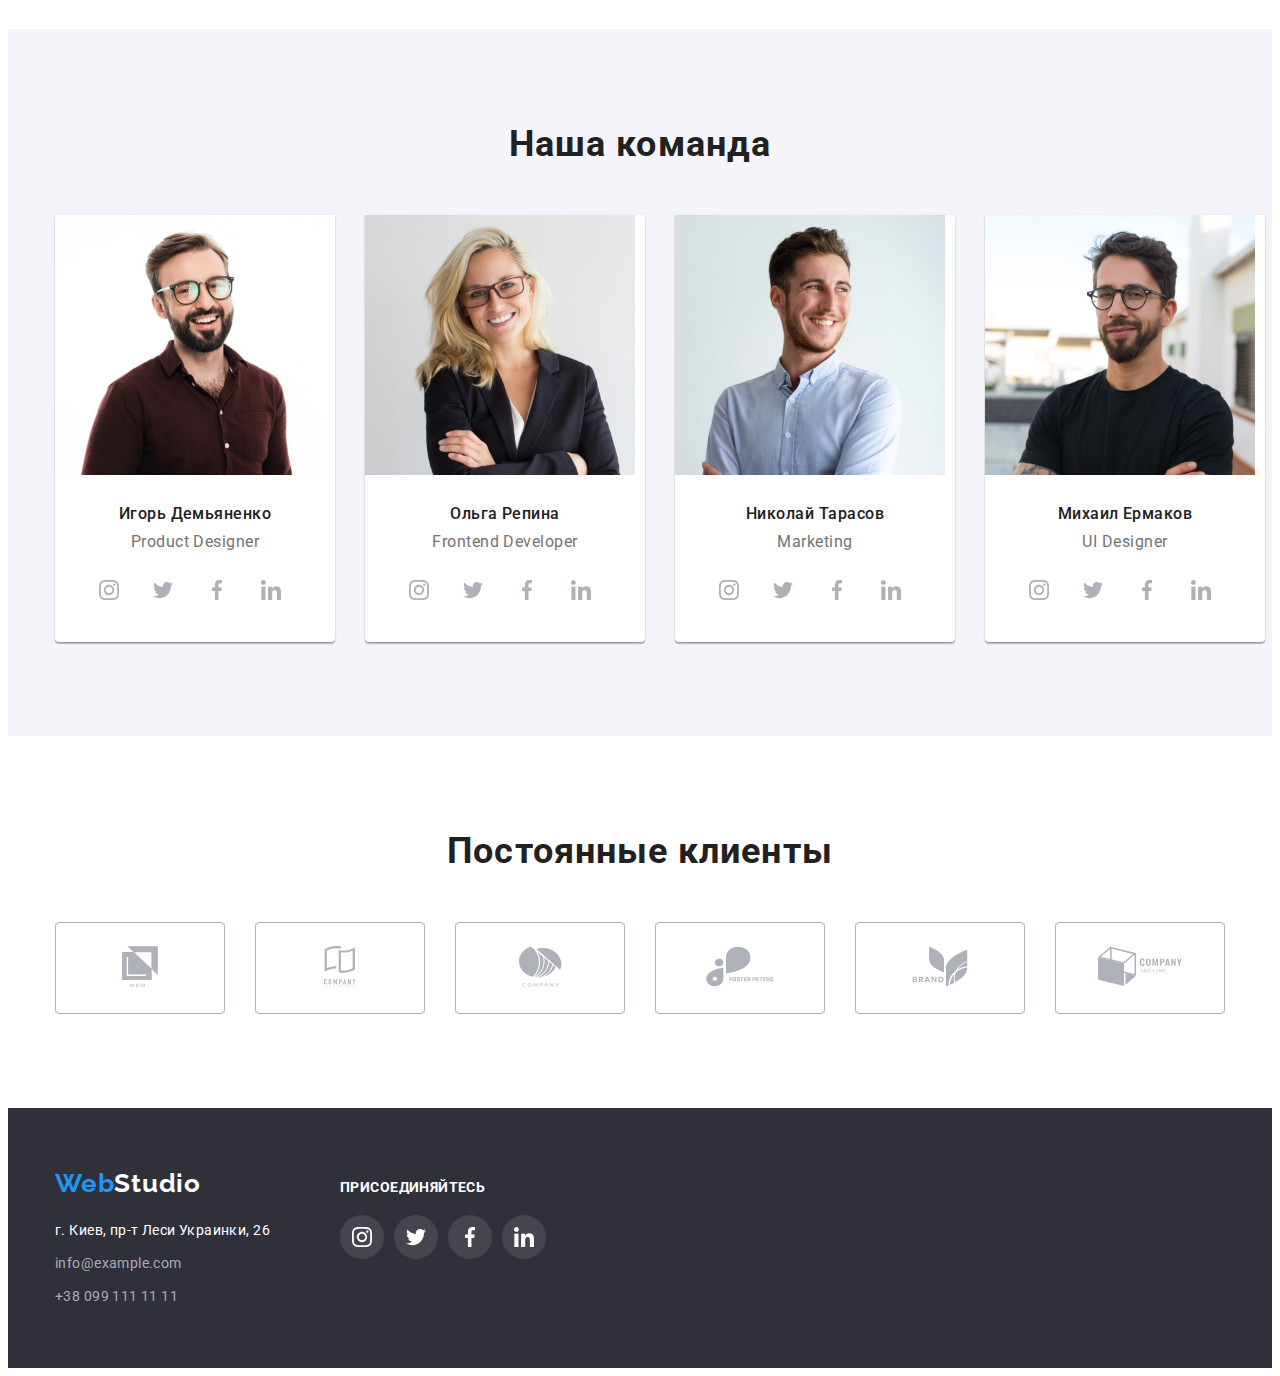
==== commit 231d7e93: "Вносит изменения" ====
--- a/index.html
+++ b/index.html
@@ -26,13 +26,12 @@
           <li class="nav-item"><a class="nav-link-title link " href="#" >Контакты</a></li>
         </ul>
       </nav>
-      <ul class="header-link-container list ">
+      <ul class="header-link-container list">
         <li class="header-link-container-item">
           <a href="mailto:info@devstudio" class="nav-link link">
             <svg class="nav-link-icon nav-link-icon-envelope">
               <use href="./images/icons.svg#icon-envelope"> </use></svg>
-            
-          info@devstudio.com</a>
+            info@devstudio.com</a>
         </li>
         <li >
           <a href="tel:+380961111111" class="nav-link link">
@@ -40,7 +39,7 @@
               <use href="./images/icons.svg#icon-smartphone"> 
             
               </use>  </svg>+38 096 111 11 11</a>
-            
+         
         </li>
       </ul>
     </div>
@@ -386,6 +385,7 @@
         <li class="footer-item list"><a href="tel:+380991111111" class="footer-link link">+38 099 111 11 11</a></li>
       </ul>
     </div>
+    <div class="footer-icon-section">
       <p class="footer-text">Присоединяйтесь</p>
       <ul class="footer-icon-list list">
        <li><a href="#" class="footer-icon-link"><svg class="footer-icon"><use href="./images/icons.svg#icon-instagram"></use></svg></a></li>
@@ -394,6 +394,7 @@
        <li><a href="#" class="footer-icon-link"><svg class="footer-icon"><use href="./images/icons.svg#icon-linkedin"></use></svg></a></li>
       </ul>
     </div>
+    </div>
     </footer>
   </body>
 </html>
--- a/css/styles.css
+++ b/css/styles.css
@@ -140,11 +140,6 @@
 .nav-link:focus {
   color: var(--color-link-title);
 }
-.nav-link-icon-envelope {
-  width: 16px;
-  height: 12px;
-  margin-right: 10px;
-}
 
 .nav-link-icon:nth-child(1) {
   width: 16px;
@@ -189,6 +184,7 @@
     url('../images/main.jpg');
   background-repeat: no-repeat;
   background-position: center;
+  max-width: 1600px;
 }
 
 .main-btn {
@@ -376,6 +372,7 @@
   height: 44px;
   border-radius: 50%;
   background-color: rgba(255, 255, 255, 0.1);
+  margin-right: 10px;
 }
 .footer-icon-link:hover,
 .footer-icon-link:focus {
@@ -388,6 +385,11 @@
   fill: #ffff;
 }
 .footer-logo-section {
+  margin-right: 70px;
+}
+.footer-icon-section {
+  display: flex;
+  flex-direction: column;
 }
 .footer {
   display: flex;
@@ -466,6 +468,8 @@
 .portfolio-button:focus {
   background: var(--background-button);
   color: var(--color-button);
+  box-shadow: 0px 3px 1px rgba(0, 0, 0, 0.1), 0px 1px 2px rgba(0, 0, 0, 0.08),
+    0px 2px 2px rgba(0, 0, 0, 0.12);
 }
 .portfolio-button.current {
   background: var(--background-button);
@@ -487,3 +491,7 @@
 
   color: var(--text-color);
 }
+.portfolio-item:hover {
+  box-shadow: 0px 1px 1px rgba(0, 0, 0, 0.12), 0px 4px 4px rgba(0, 0, 0, 0.06),
+    1px 4px 6px rgba(0, 0, 0, 0.16);
+}
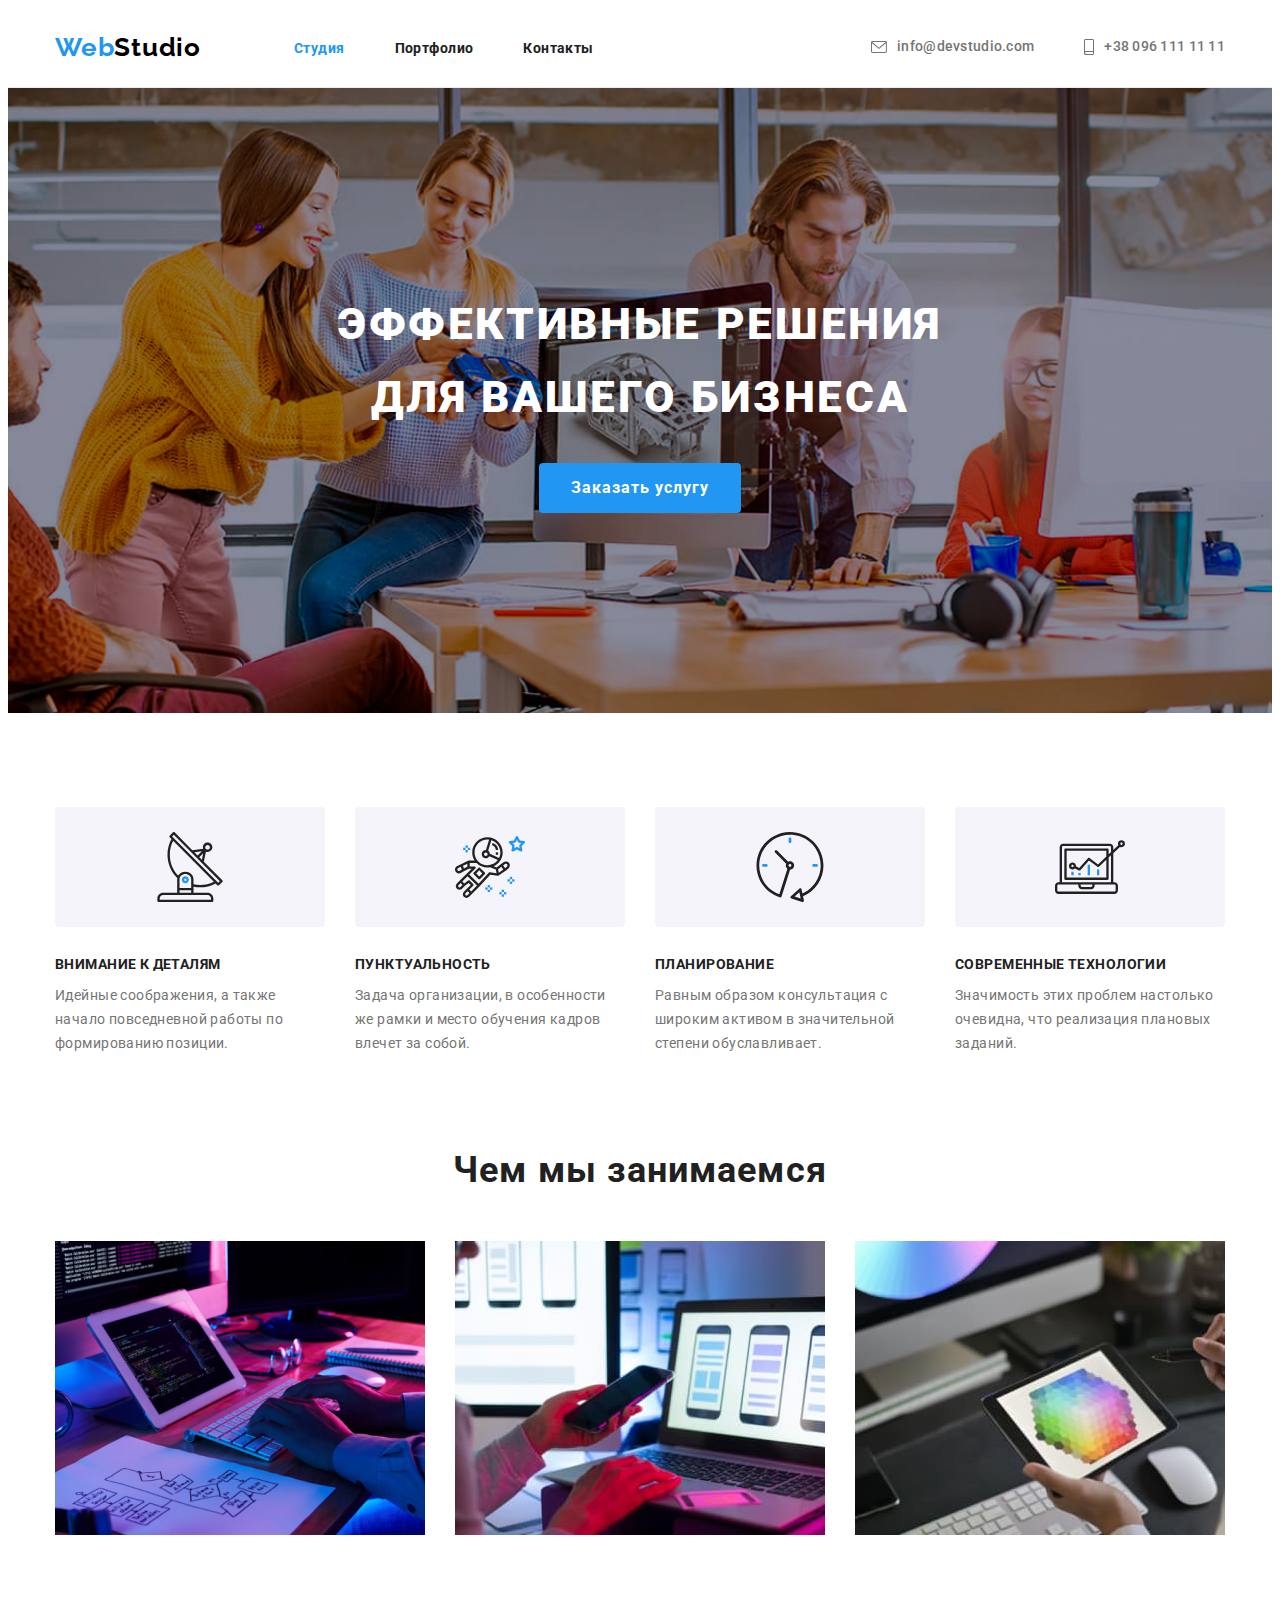
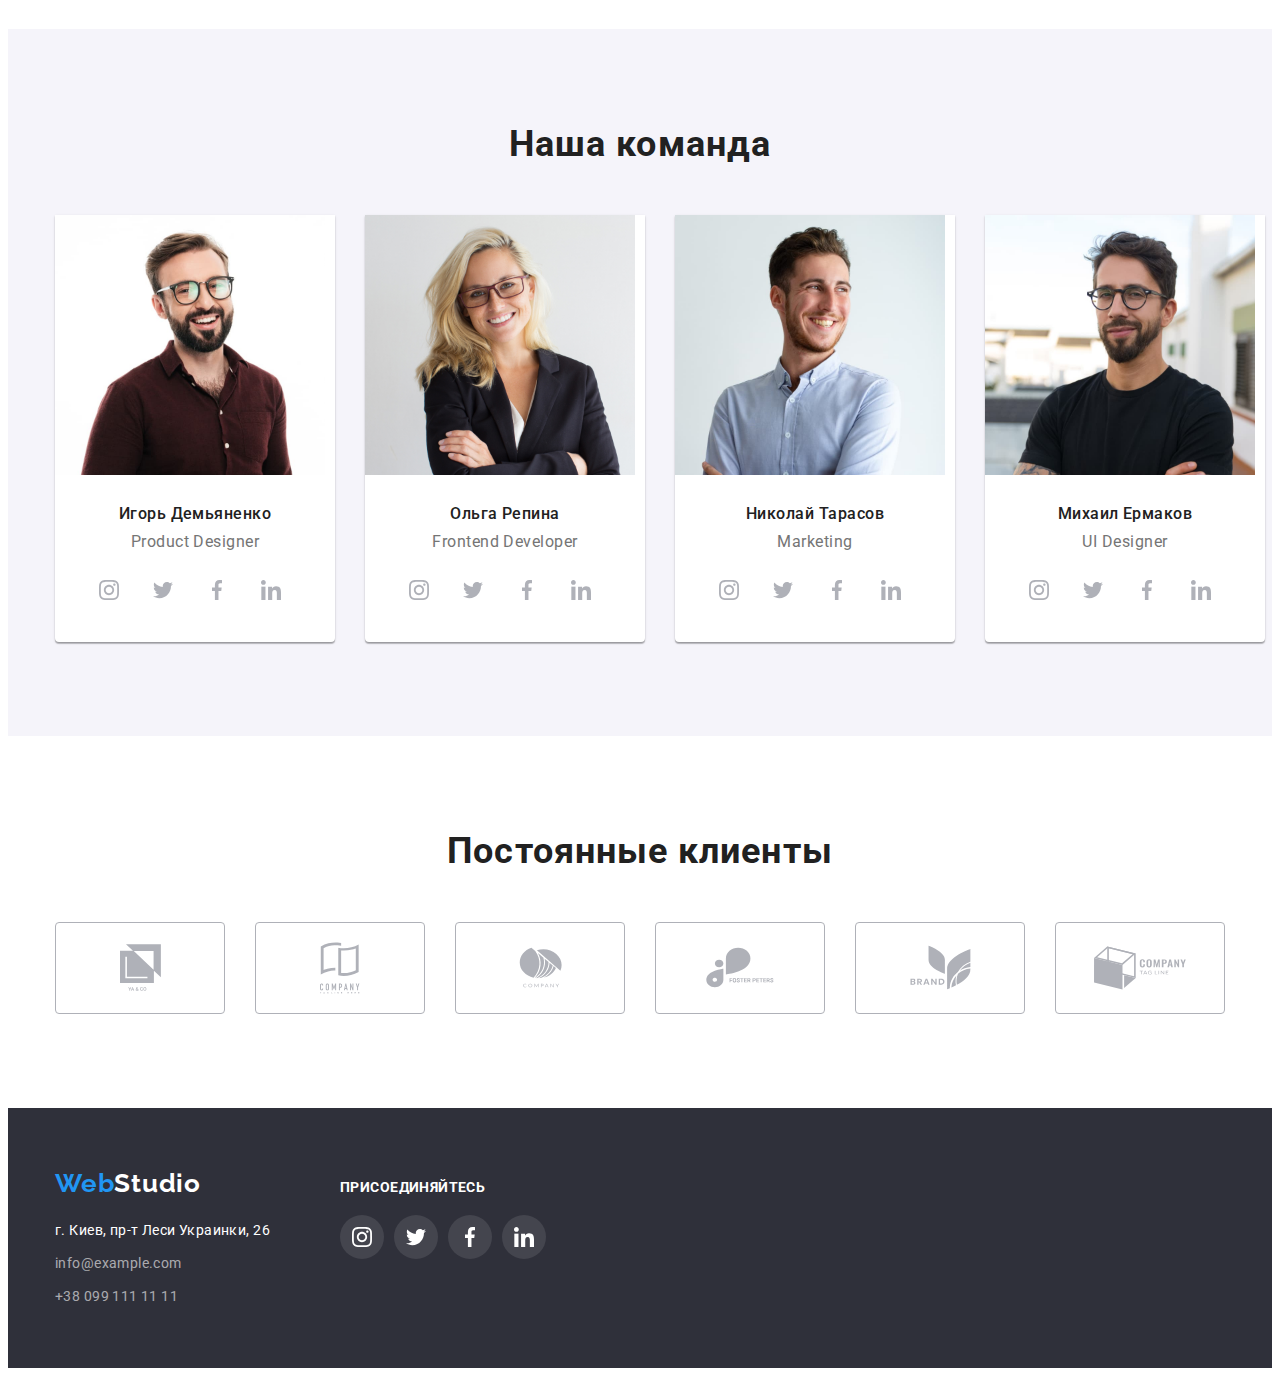
==== commit d904781b: "Вносит правки" ====
--- a/index.html
+++ b/index.html
@@ -28,14 +28,21 @@
       </nav>
       <ul class="header-link-container list">
         <li class="header-link-container-item">
-          <a href="mailto:info@devstudio" class="nav-link link">
-            <svg class="nav-link-icon nav-link-icon-envelope">
-              <use href="./images/icons.svg#icon-envelope"> </use></svg>
-            info@devstudio.com</a>
+          <a href="mailto:info@devstudio" class="nav-link header-button nav-icon-list-item   link">
+            <svg class="nav-link-icon nav-link" width= "16px"
+            height="12px">
+              <use href="./images/icons.svg#icon-envelope"> </use>  
+            </svg>
+          
+            info@devstudio.com 
+          </a>
+          
         </li>
-        <li >
-          <a href="tel:+380961111111" class="nav-link link">
-            <svg class="nav-link-icon nav-link-icon-smartphone">
+     
+        <li class="header-link-container-item">
+          <a href="tel:+380961111111" class="nav-link header-button nav-icon-list-item  link">
+            <svg class="nav-link-icon nav-link" width="10px"
+            height="16px">
               <use href="./images/icons.svg#icon-smartphone"> 
             
               </use>  </svg>+38 096 111 11 11</a>
@@ -58,9 +65,11 @@
         <ul class="section-list">
           
           <li class="list section-item">
+            <div class="advatages-section-icon">
             <svg class="advantages-icon">
               <use href="./images/icons.svg#icon-advantages1"></use>
             </svg>
+          </div>
             <h3 class="link-title  title-list-advantages ">Внимание к деталям</h3>
             <p class="link-text">
               Идейные соображения, а также начало повседневной работы по
@@ -69,9 +78,11 @@
           </li>
           
           <li class="list section-item ">
+            <div class="advatages-section-icon">
             <svg class="advantages-icon">
               <use href="./images/icons.svg#icon-advantages2"></use>
             </svg>
+            </div>
             <h3 class="link-title title-list-advantages">Пунктуальность</h3>
             <p class="link-text">
               Задача организации, в особенности же рамки и место обучения кадров
@@ -80,9 +91,11 @@
           </li>
           
           <li class="list section-item ">
+            <div class="advatages-section-icon">
             <svg class="advantages-icon">
               <use href="./images/icons.svg#icon-advantages3"></use>
             </svg>
+            </div>
             <h3 class="link-title title-list-advantages">Планирование</h3>
             <p class="link-text">
               Равным образом консультация с широким активом в значительной
@@ -91,9 +104,11 @@
           </li>
           
           <li class="list section-item ">
+            <div class="advatages-section-icon">
             <svg class="advantages-icon">
               <use href="./images/icons.svg#icon-advantages4"></use>
             </svg>
+            </div>
             <h3 class="link-title title-list-advantages">Современные технологии</h3>
             <p class="link-text">
               Значимость этих проблем настолько очевидна, что реализация
@@ -152,7 +167,7 @@
             <h3 class="section-title-list ">Игорь Демьяненко</h3>
             <p class="section-text card-content">Product Designer</p>
             <ul class="our-team-icon-list">
-            <li class="list">
+            <li class=" list">
               <a href="#" class="our-team-icon-link">
               <svg class="our-team-icon">
               <use href="./images/icons.svg#icon-instagram-team"></use>
@@ -161,7 +176,7 @@
           </li>
         <li class=" list">
           <a href="#" class="our-team-icon-link">
-            <svg class="our-team-icon">
+            <svg class="our-team-icon ">
               <use href="./images/icons.svg#icon-twitter-team"></use>           
             </svg>
           </a>
@@ -194,7 +209,7 @@
             <h3 class="section-title-list ">Ольга Репина</h3>
             <p class="section-text card-content">Frontend Developer</p>
             <ul class="our-team-icon-list">
-              <li class=" list">
+              <li class="our-team-card-item list">
                 <a href="#" class="our-team-icon-link">
                 <svg class="our-team-icon">
                 <use href="./images/icons.svg#icon-instagram-team"></use>
@@ -208,7 +223,7 @@
               </svg>
             </a>
             </li>
-          <li class=" list">
+          <li class="list">
             <a href="#" class="our-team-icon-link">
           <svg class="our-team-icon">
                 <use href="./images/icons.svg#icon-facebook-team"></use>
@@ -245,20 +260,20 @@
               </svg>
             </a>
             </li>
-          <li class="list">
+          <li class=" list">
             <a href="#" class="our-team-icon-link">
               <svg class="our-team-icon">
                 <use href="./images/icons.svg#icon-twitter-team"></use>
               </svg>
             </a>
             </li>
-          <li class="list">
+          <li class=" list">
             <a href="#" class="our-team-icon-link">
           <svg class="our-team-icon">
                 <use href="./images/icons.svg#icon-facebook-team"></use>
               </svg>
             </a>
-            <li class="list">
+            <li class=" list">
               <a href="#" class="our-team-icon-link">
               <svg class="our-team-icon">
                 <use href="./images/icons.svg#icon-linkedin-team"></use>
@@ -268,7 +283,7 @@
             </ul>
           </div>
           </li>
-          <li class="section-item our-team-content list">
+          <li class="section-item our-team-content  list">
             <img
               src="./images/img 4.jpg"
               alt=" фото Михаила Ермакова"
@@ -293,7 +308,7 @@
               </svg>
               </a>
             </li>
-          <li class="list">
+          <li class=" list">
             <a href="#" class="our-team-icon-link">
           <svg class="our-team-icon">
                 <use href="./images/icons.svg#icon-facebook-team"></use>
@@ -316,52 +331,52 @@
         <div class="container">
         <h3 class="section-title">Постоянные клиенты</h3>
           <ul class="client-icon-list list">
-            <li>
+            <li class="client-icon-list-item">
               <a href="#"class="client-icon-link">
-              <svg class="client-icon">             
+              <svg class="client-icon" width="41" height="47">             
                 <use href="./images/icons.svg#icon-client">
   
                 </use>
               </svg>
             </a>
             </li>
-            <li>
+            <li class="client-icon-list-item">
               <a href="#" class="client-icon-link">
-              <svg class="client-icon">
+              <svg class="client-icon" width="40" height="52">
                 <use href="./images/icons.svg#icon-client1">
   
                 </use>
               </svg>
             </a>
             </li>
-            <li>
+            <li class="client-icon-list-item">
               <a href="#" class="client-icon-link">
-              <svg class="client-icon">
+              <svg class="client-icon" width="43" height="41">
                 <use href="./images/icons.svg#icon-client2">
   
                 </use>
               </svg>
             </a>
             </li>
-            <li>
+            <li class="client-icon-list-item">
               <a href="#" class="client-icon-link">
-              <svg class="client-icon">
+              <svg class="client-icon" width="84" height="41">
                 <use href="./images/icons.svg#icon-client3">
                 </use>
               </svg>
             </a>
             </li>
-            <li>
+            <li class="client-icon-list-item">
               <a href="#" class="client-icon-link">
-              <svg class="client-icon">
+              <svg class="client-icon" width="63" height="45">
                 <use href="./images/icons.svg#icon-client4">
                 </use>
               </svg>
             </a>
             </li>
-            <li>
+            <li class="client-icon-list-item">
               <a href="#" class="client-icon-link">
-              <svg class="client-icon">
+              <svg class="client-icon" width="94" height="44">
                 <use href="./images/icons.svg#icon-client5">
                 </use>
               </svg>
--- a/css/styles.css
+++ b/css/styles.css
@@ -92,6 +92,10 @@
 .header-link-container-item:not(:last-child) {
   margin-right: 50px;
 }
+.header-button {
+  display: flex;
+  align-items: center;
+}
 .name-company-container {
   margin-right: 93px;
 }
@@ -140,22 +144,16 @@
 .nav-link:focus {
   color: var(--color-link-title);
 }
-
-.nav-link-icon:nth-child(1) {
-  width: 16px;
-  height: 12px;
+.nav-icon-list-item {
+  fill: #757575;
+}
+.nav-icon-list-item:hover {
+  fill: var(--color-link-title);
+}
+.nav-link-icon {
   margin-right: 10px;
-  fill: #757575;
-}
-.nav-link-icon:nth-child(2) {
-  width: 10px;
-  height: 16px;
-  margin-right: 10px;
-  fill: #757575;
-}
-.nav-link-icon:hover {
-  fill: var(--color-link-title);
-}
+}
+
 /* main content section */
 .section {
   padding-top: 94px;
@@ -184,6 +182,7 @@
     url('../images/main.jpg');
   background-repeat: no-repeat;
   background-position: center;
+  background-size: cover;
   max-width: 1600px;
 }
 
@@ -221,11 +220,19 @@
 .section-advantages {
   padding-top: 94px;
 }
-.advantages-icon {
+.advatages-section-icon {
   display: flex;
   width: 270px;
   height: 120px;
+  background-color: #f5f4fa;
+  border-radius: 4px;
   margin-bottom: 30px;
+  align-items: center;
+  justify-content: center;
+}
+.advantages-icon {
+  width: 70px;
+  height: 70px;
 }
 .link-title {
   text-transform: uppercase;
@@ -241,9 +248,7 @@
   letter-spacing: 0.03em;
   color: var(--text-color);
 }
-.our-team-box {
-  padding: 30px 32px;
-}
+
 .our-team-content {
   background: #ffffff;
   border-radius: 0px 0px 4px 4px;
@@ -252,6 +257,9 @@
 }
 .our-team {
   background: var(--our-team-background);
+}
+.our-team-box {
+  padding: 30px 32px;
 }
 
 .our-team-icon-link {
@@ -278,16 +286,20 @@
   width: 20px;
   height: 20px;
 }
+
 /* Client */
+.client-icon-list-item:not(:last-child) {
+  margin-right: 30px;
+}
 .client-icon-link {
   display: flex;
   border: 1px solid #afb1b8;
   border-radius: 4px;
   justify-content: center;
-  aligh-items: center;
+  align-items: center;
   width: 170px;
   height: 92px;
-  margin-right: 30px;
+  fill: #afb1b8;
 }
 .client-icon-link:hover,
 .client-icon-link:focus {
@@ -295,14 +307,6 @@
   border: 1px solid #2196f3;
 }
 .client-icon {
-  width: 84px;
-  height: 41px;
-  fill: #afb1b8;
-  margin-top: 23px;
-}
-.client-icon:hover,
-.client-icon:focus {
-  fill: #2196f3;
 }
 .client-icon-list {
   display: flex;
@@ -445,6 +449,14 @@
   margin-left: 30px;
   margin-top: 30px;
 }
+.portfolio-link-card-item {
+  display: block;
+}
+.portfolio-link-card-item:hover,
+.portfolio-link-card-item:focus {
+  box-shadow: 0px 1px 1px rgba(0, 0, 0, 0.12), 0px 4px 4px rgba(0, 0, 0, 0.06),
+    1px 4px 6px rgba(0, 0, 0, 0.16);
+}
 .portfolio-card-content {
   padding: 20px 24px;
   border: 1px solid #eeeeee;
@@ -491,7 +503,3 @@
 
   color: var(--text-color);
 }
-.portfolio-item:hover {
-  box-shadow: 0px 1px 1px rgba(0, 0, 0, 0.12), 0px 4px 4px rgba(0, 0, 0, 0.06),
-    1px 4px 6px rgba(0, 0, 0, 0.16);
-}
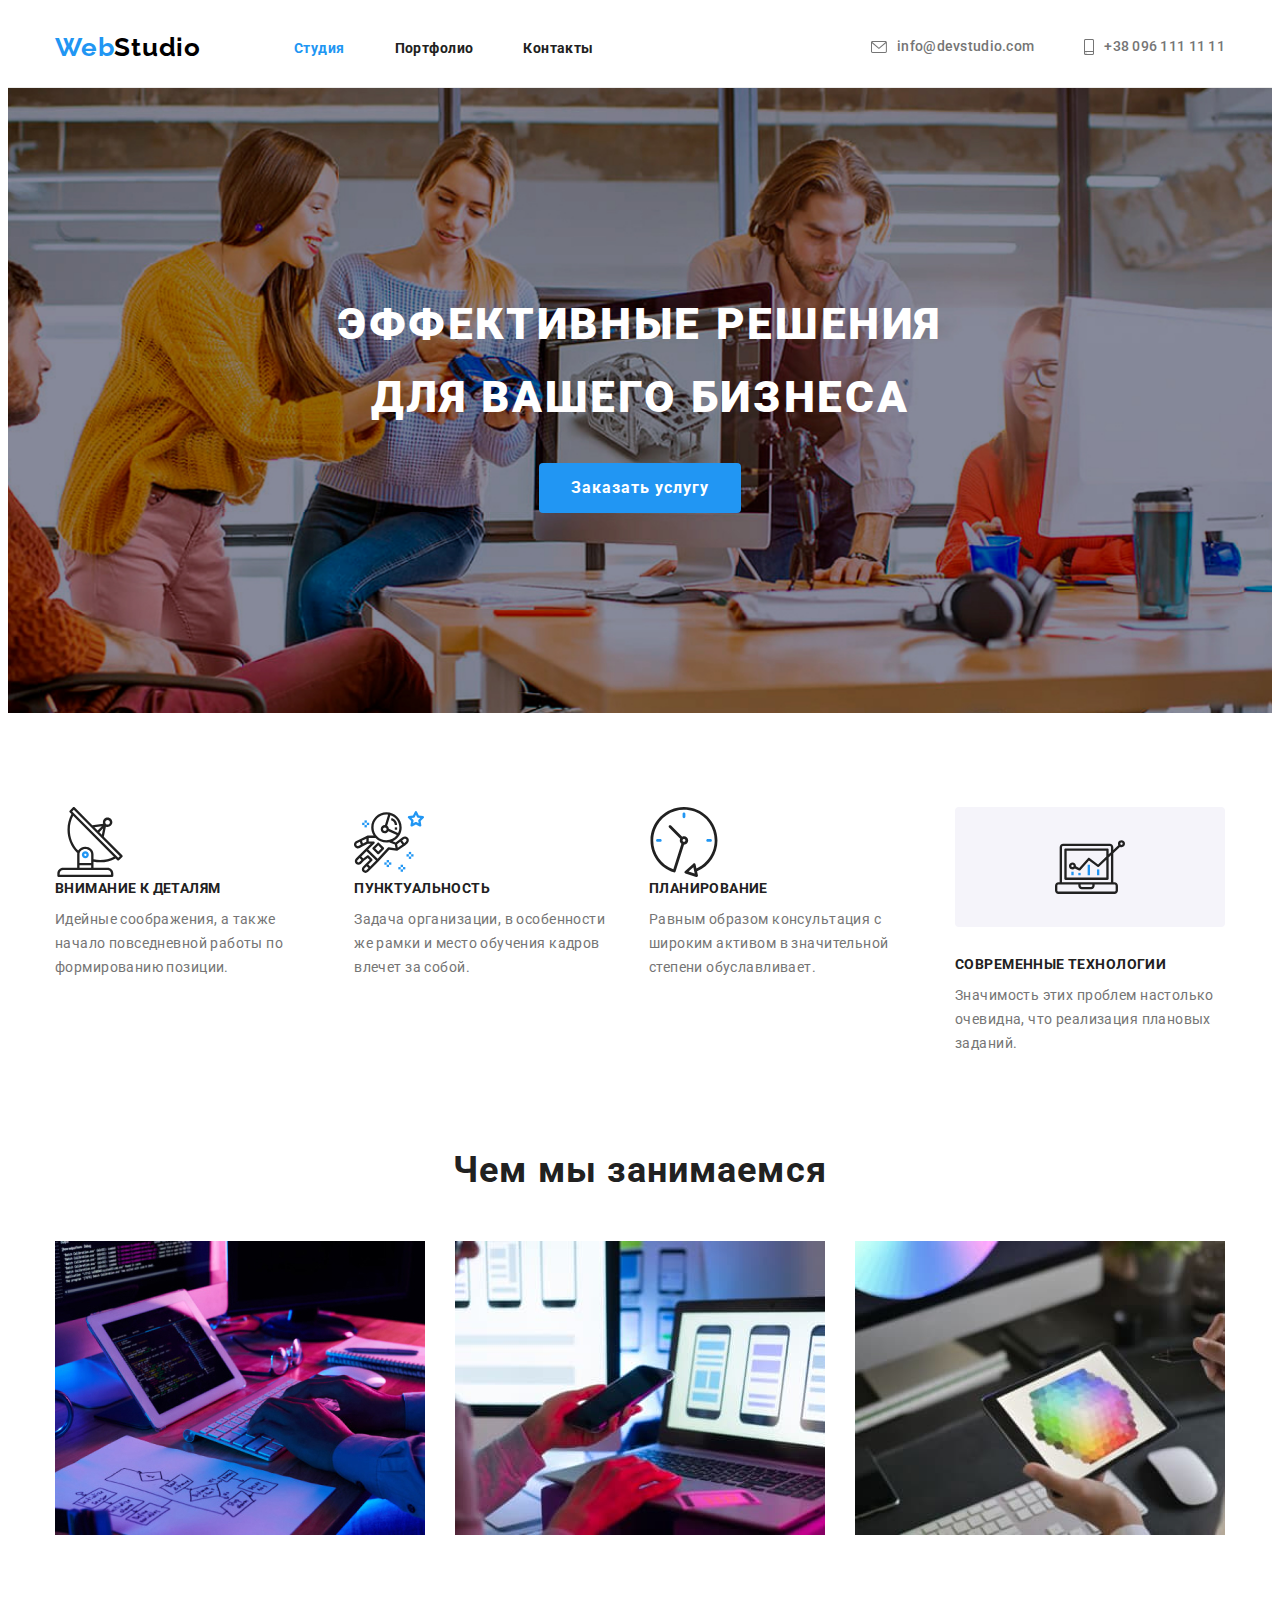
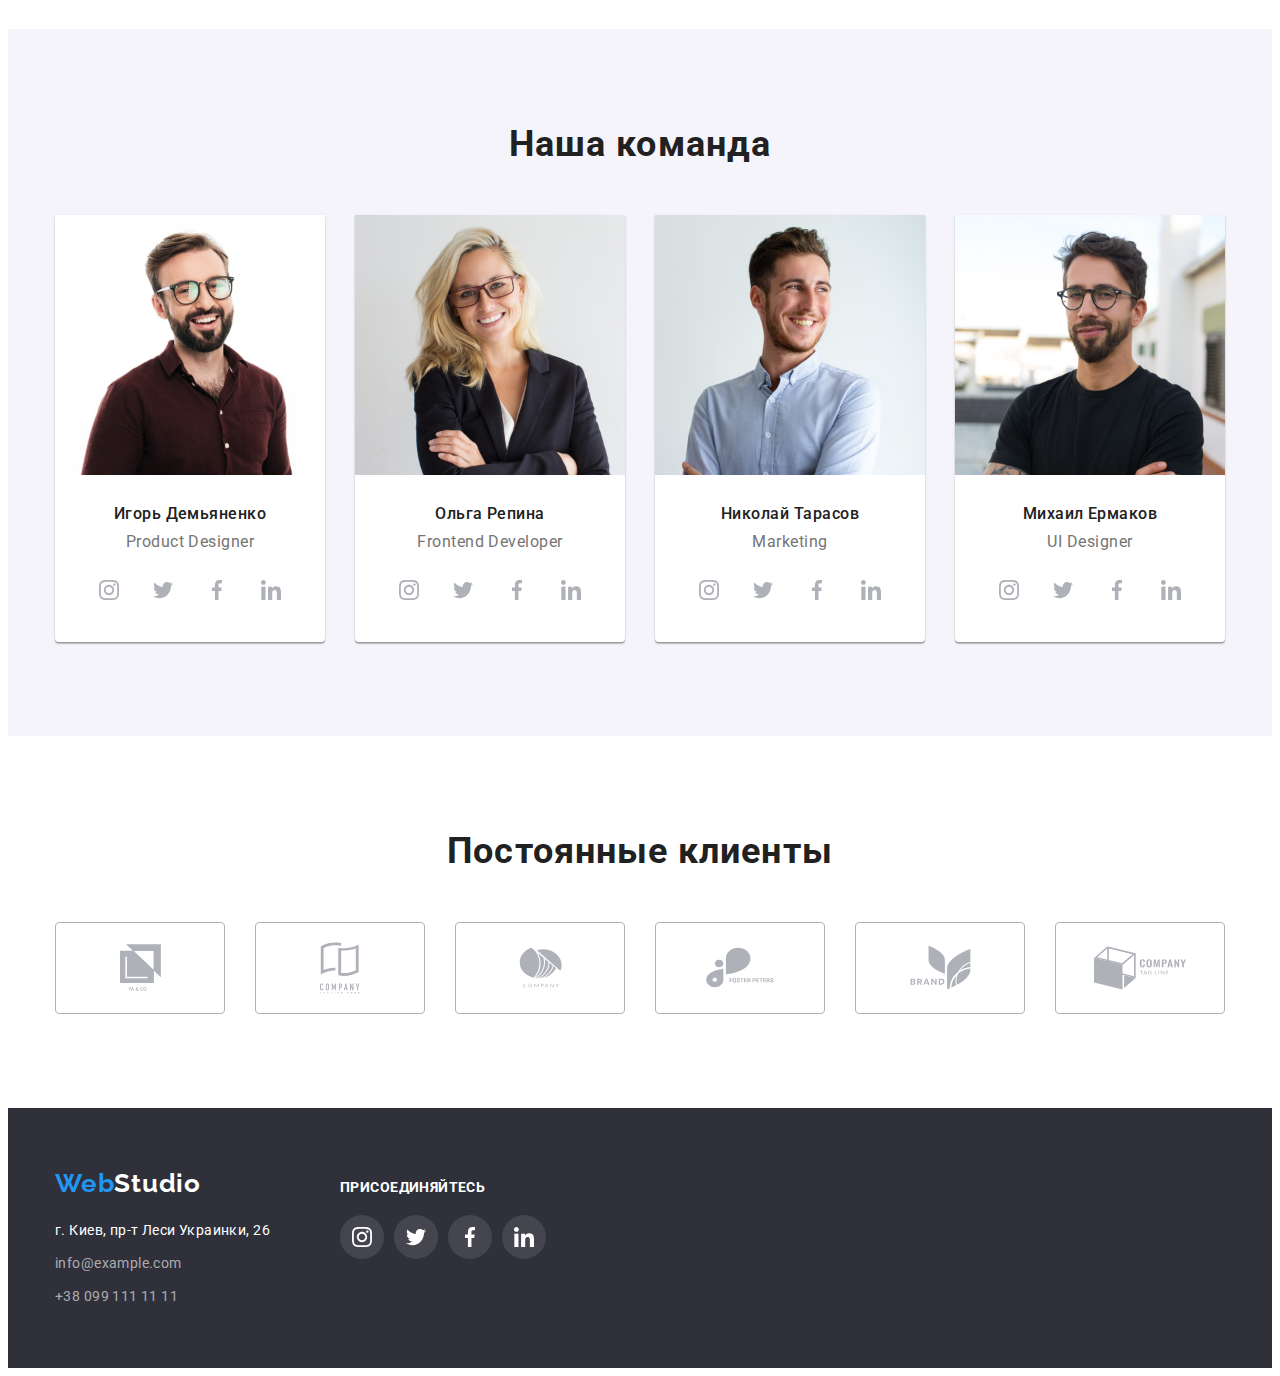
==== commit 9756517d: "Вносит правки" ====
--- a/index.html
+++ b/index.html
@@ -104,7 +104,7 @@
           </li>
           
           <li class="list section-item ">
-            <div class="advatages-section-icon">
+            <div class="advantages-section-icon">
             <svg class="advantages-icon">
               <use href="./images/icons.svg#icon-advantages4"></use>
             </svg>
--- a/css/styles.css
+++ b/css/styles.css
@@ -36,6 +36,7 @@
 }
 img {
   display: block;
+  max-width: 100%;
 }
 .link {
   text-decoration: none;
@@ -220,7 +221,7 @@
 .section-advantages {
   padding-top: 94px;
 }
-.advatages-section-icon {
+.advantages-section-icon {
   display: flex;
   width: 270px;
   height: 120px;
@@ -271,7 +272,6 @@
   fill: #afb1b8;
   border-radius: 50%;
   background-color: #ffffff;
-  margin-right: 10px;
 }
 .our-team-icon-link:hover,
 .our-team-icon-link:focus {
@@ -281,6 +281,7 @@
 .our-team-icon-list {
   display: flex;
   margin-top: 16px;
+  justify-content: space-between;
 }
 .our-team-icon {
   width: 20px;
@@ -451,6 +452,7 @@
 }
 .portfolio-link-card-item {
   display: block;
+  cursor: pointer;
 }
 .portfolio-link-card-item:hover,
 .portfolio-link-card-item:focus {
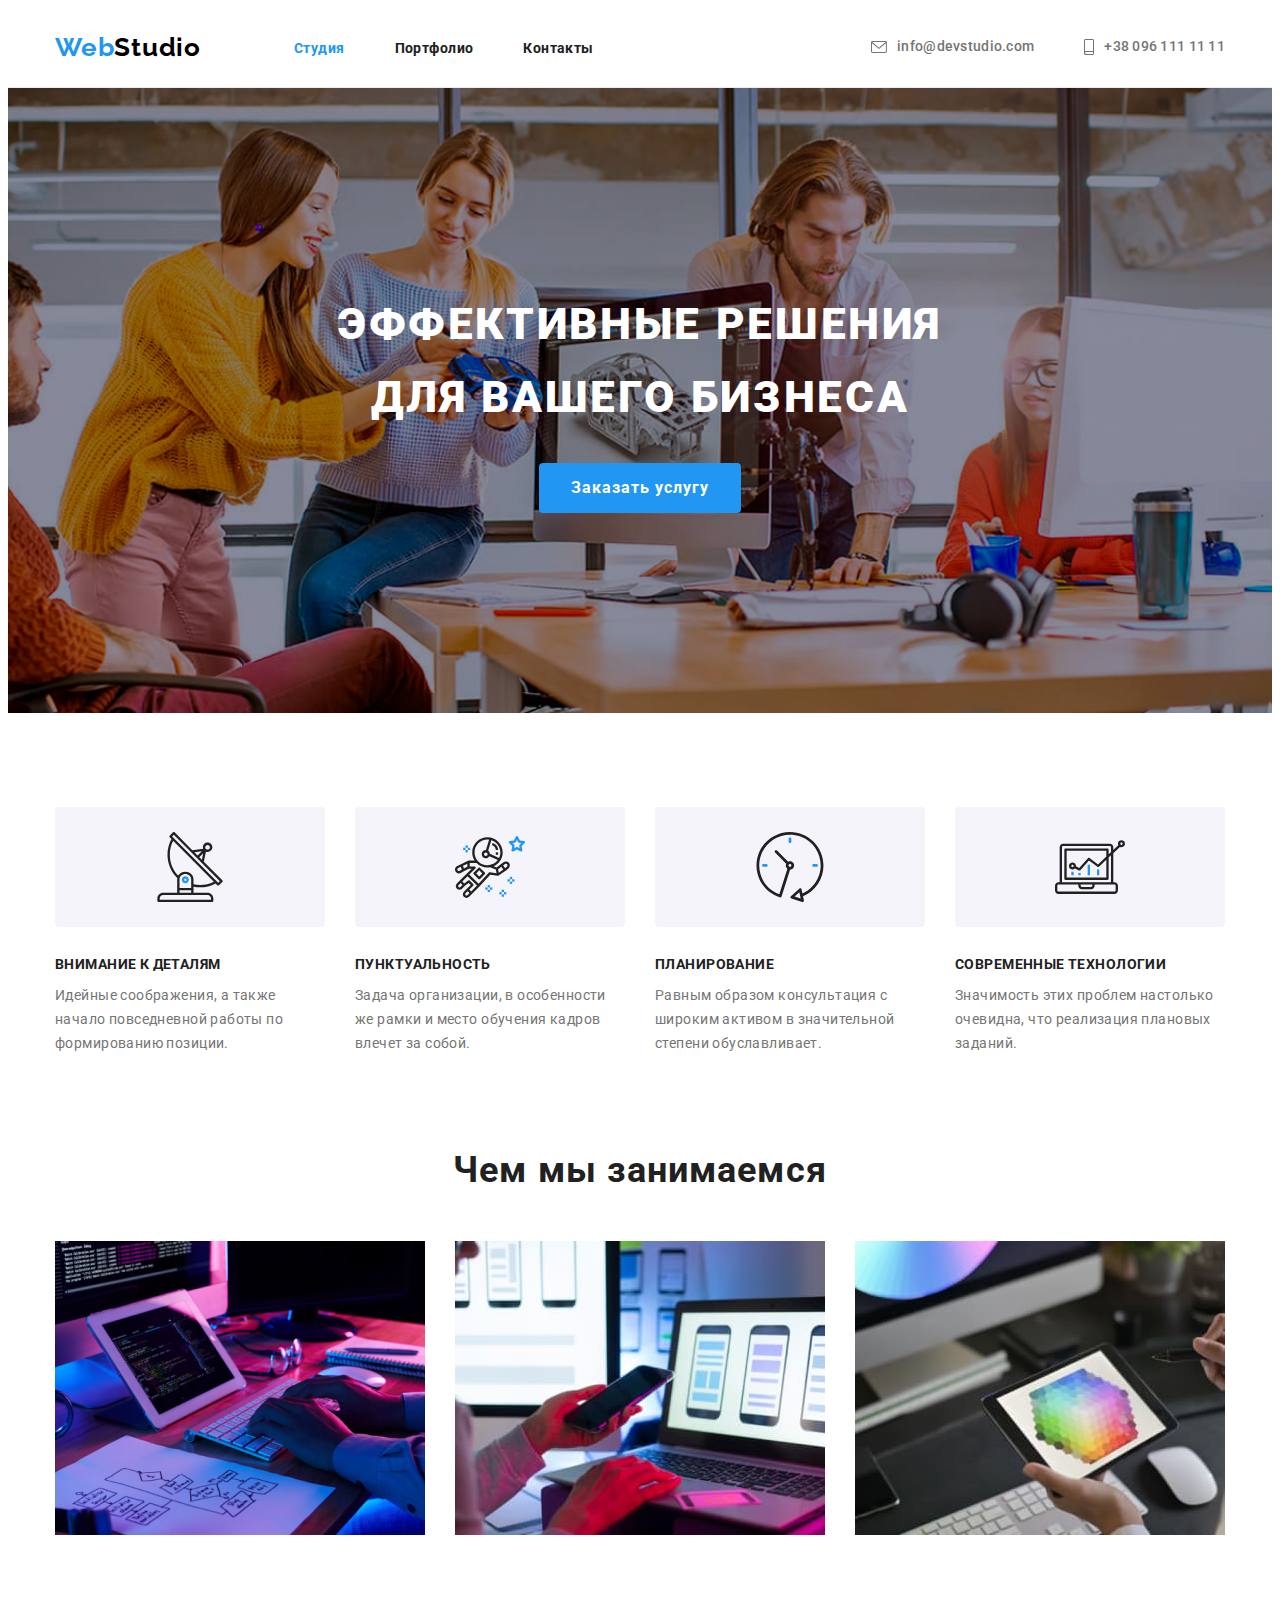
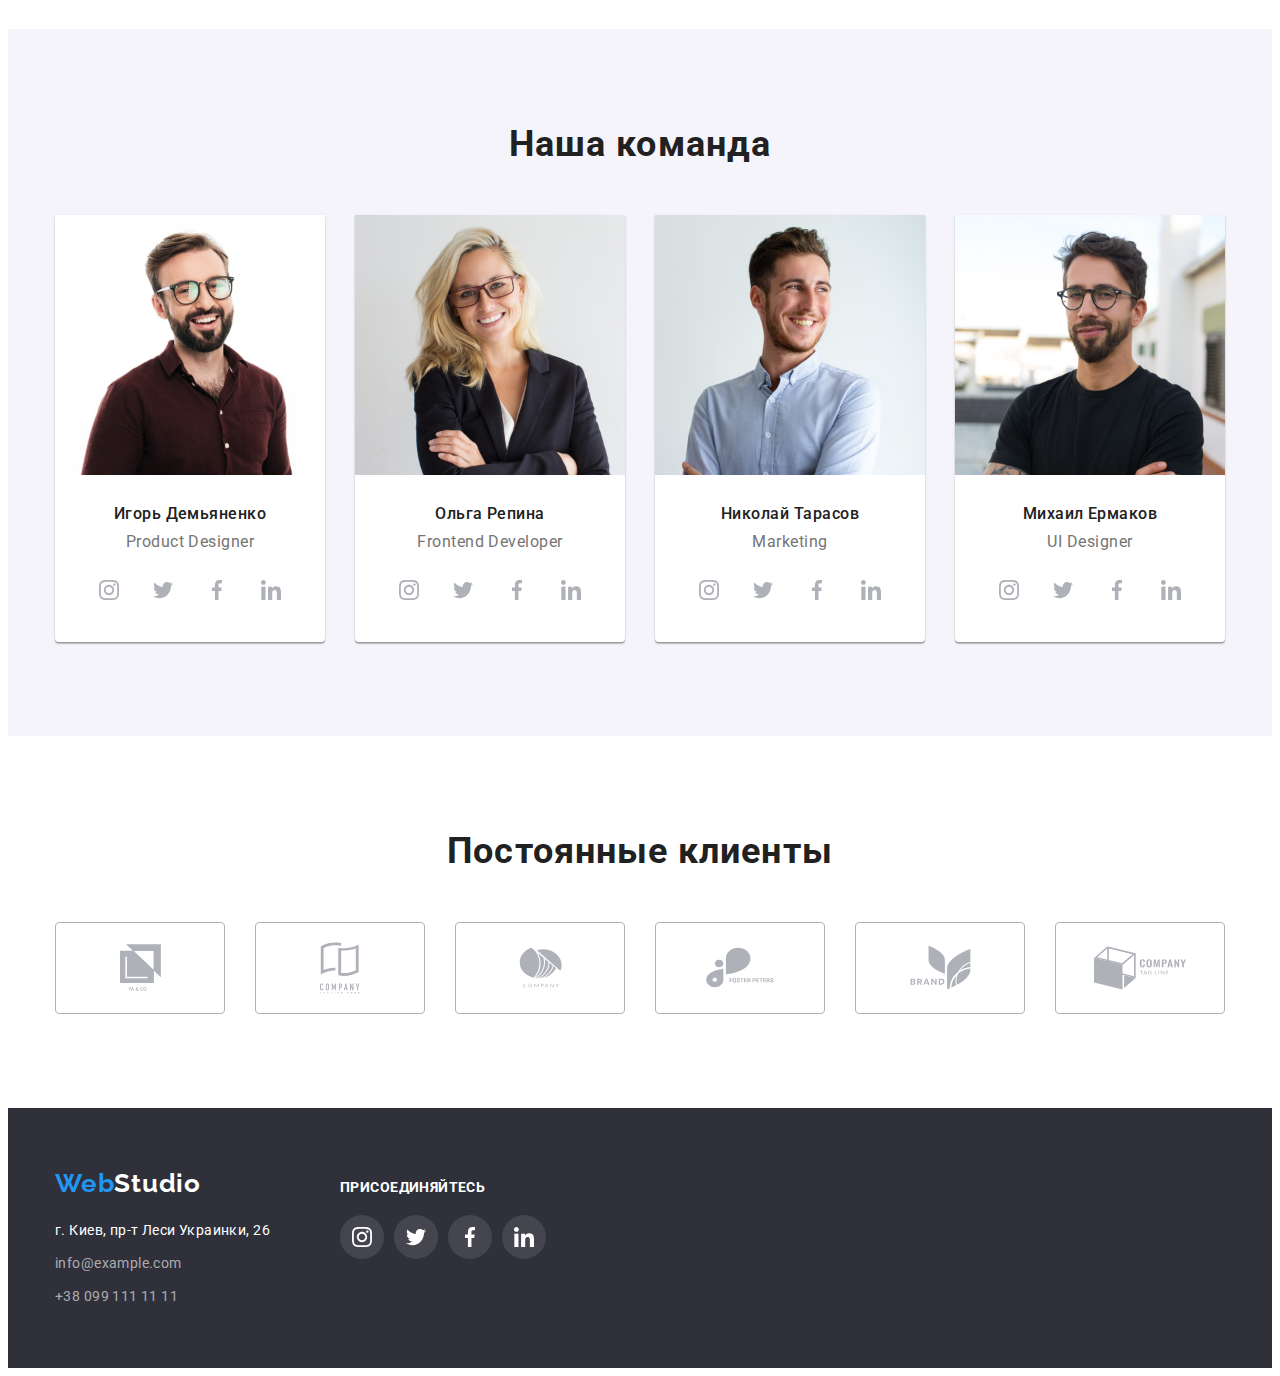
==== commit 980cae63: "Вносит изменения" ====
--- a/index.html
+++ b/index.html
@@ -65,7 +65,7 @@
         <ul class="section-list">
           
           <li class="list section-item">
-            <div class="advatages-section-icon">
+            <div class="advantages-section-icon">
             <svg class="advantages-icon">
               <use href="./images/icons.svg#icon-advantages1"></use>
             </svg>
@@ -78,7 +78,7 @@
           </li>
           
           <li class="list section-item ">
-            <div class="advatages-section-icon">
+            <div class="advantages-section-icon">
             <svg class="advantages-icon">
               <use href="./images/icons.svg#icon-advantages2"></use>
             </svg>
@@ -91,7 +91,7 @@
           </li>
           
           <li class="list section-item ">
-            <div class="advatages-section-icon">
+            <div class="advantages-section-icon">
             <svg class="advantages-icon">
               <use href="./images/icons.svg#icon-advantages3"></use>
             </svg>
